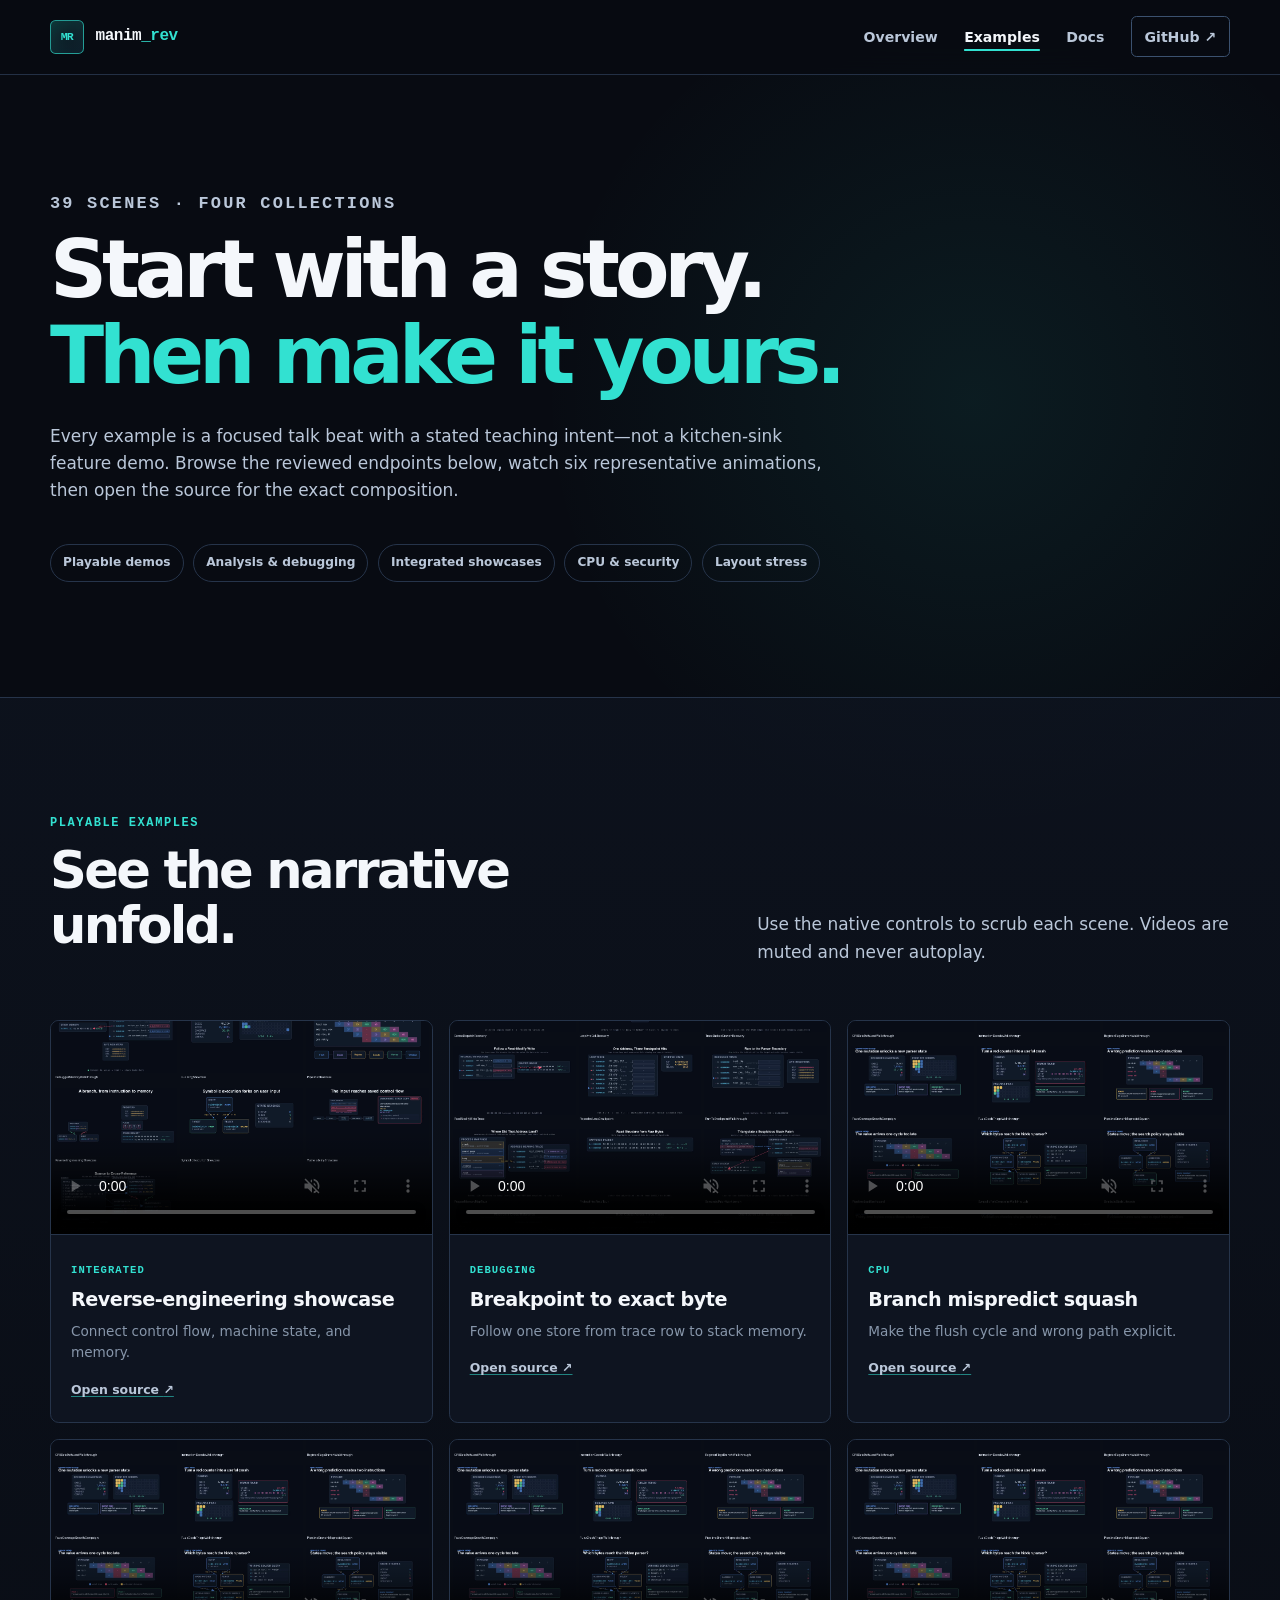
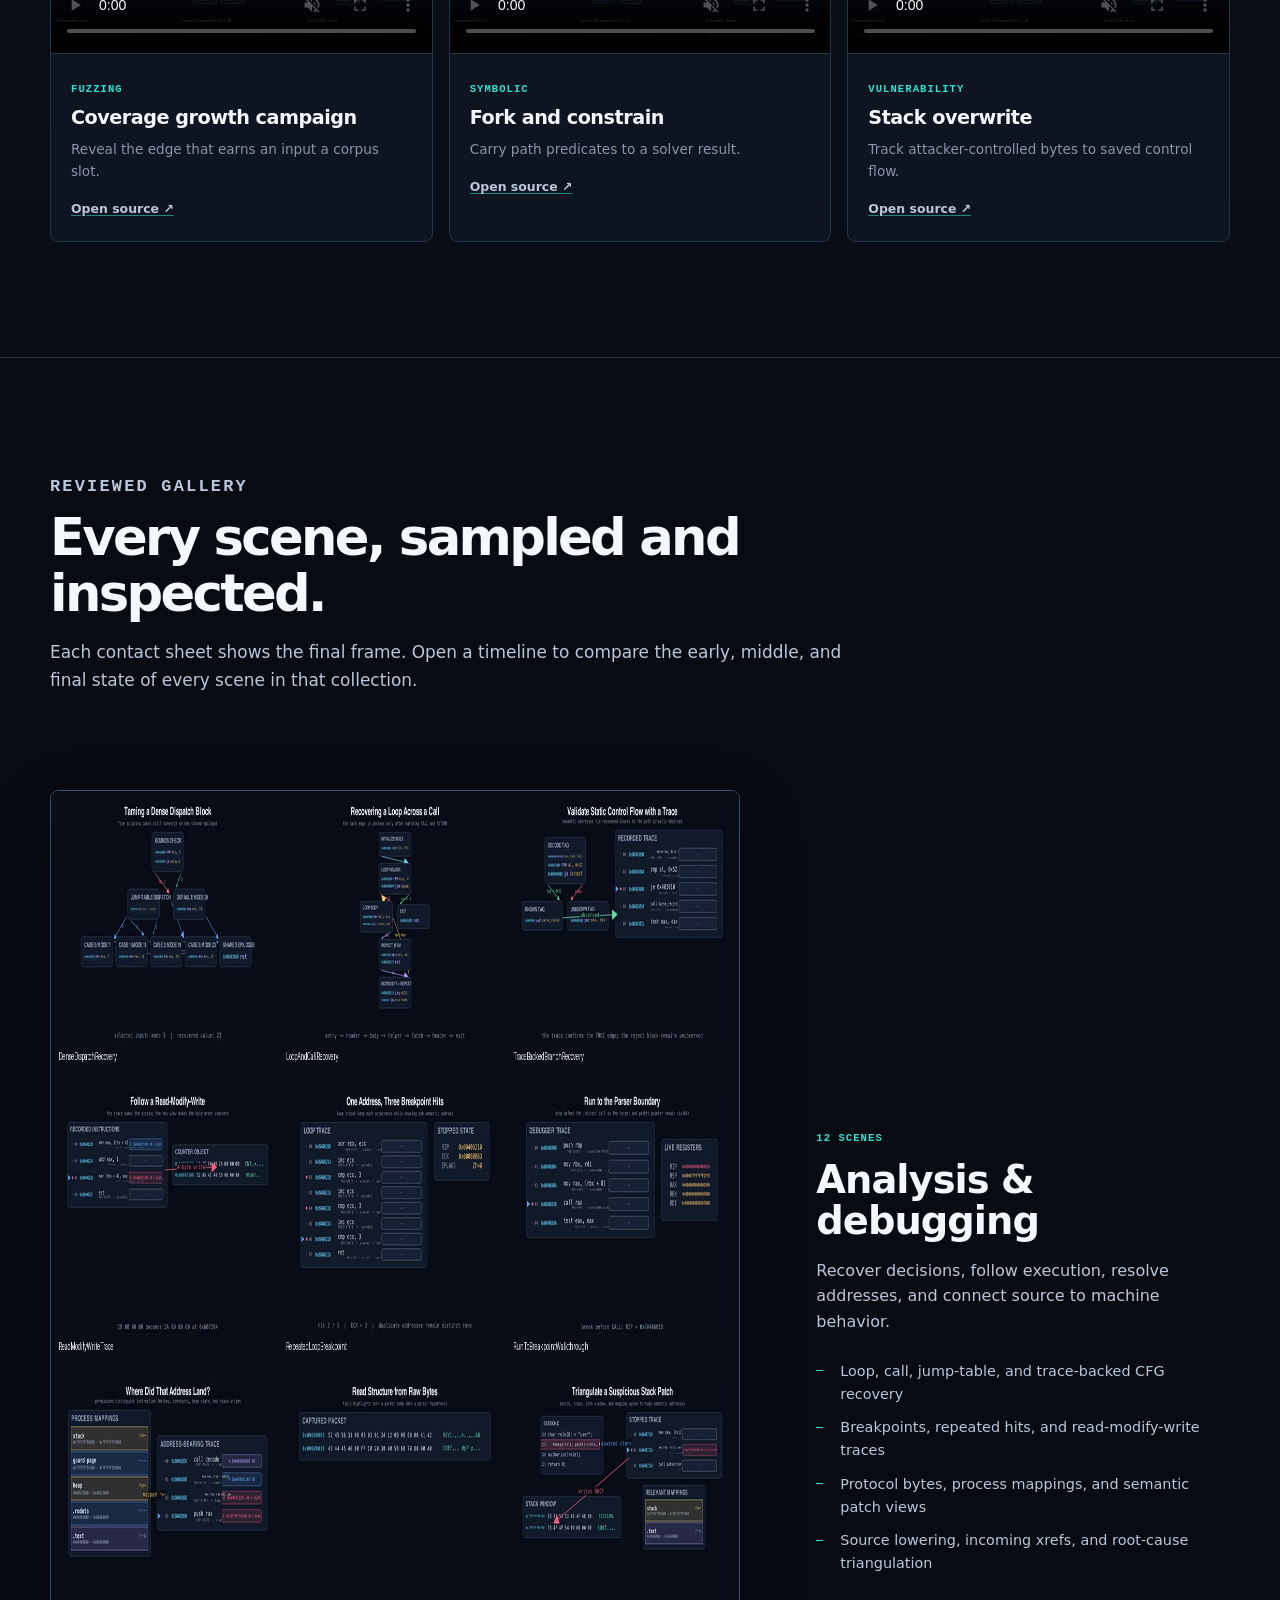
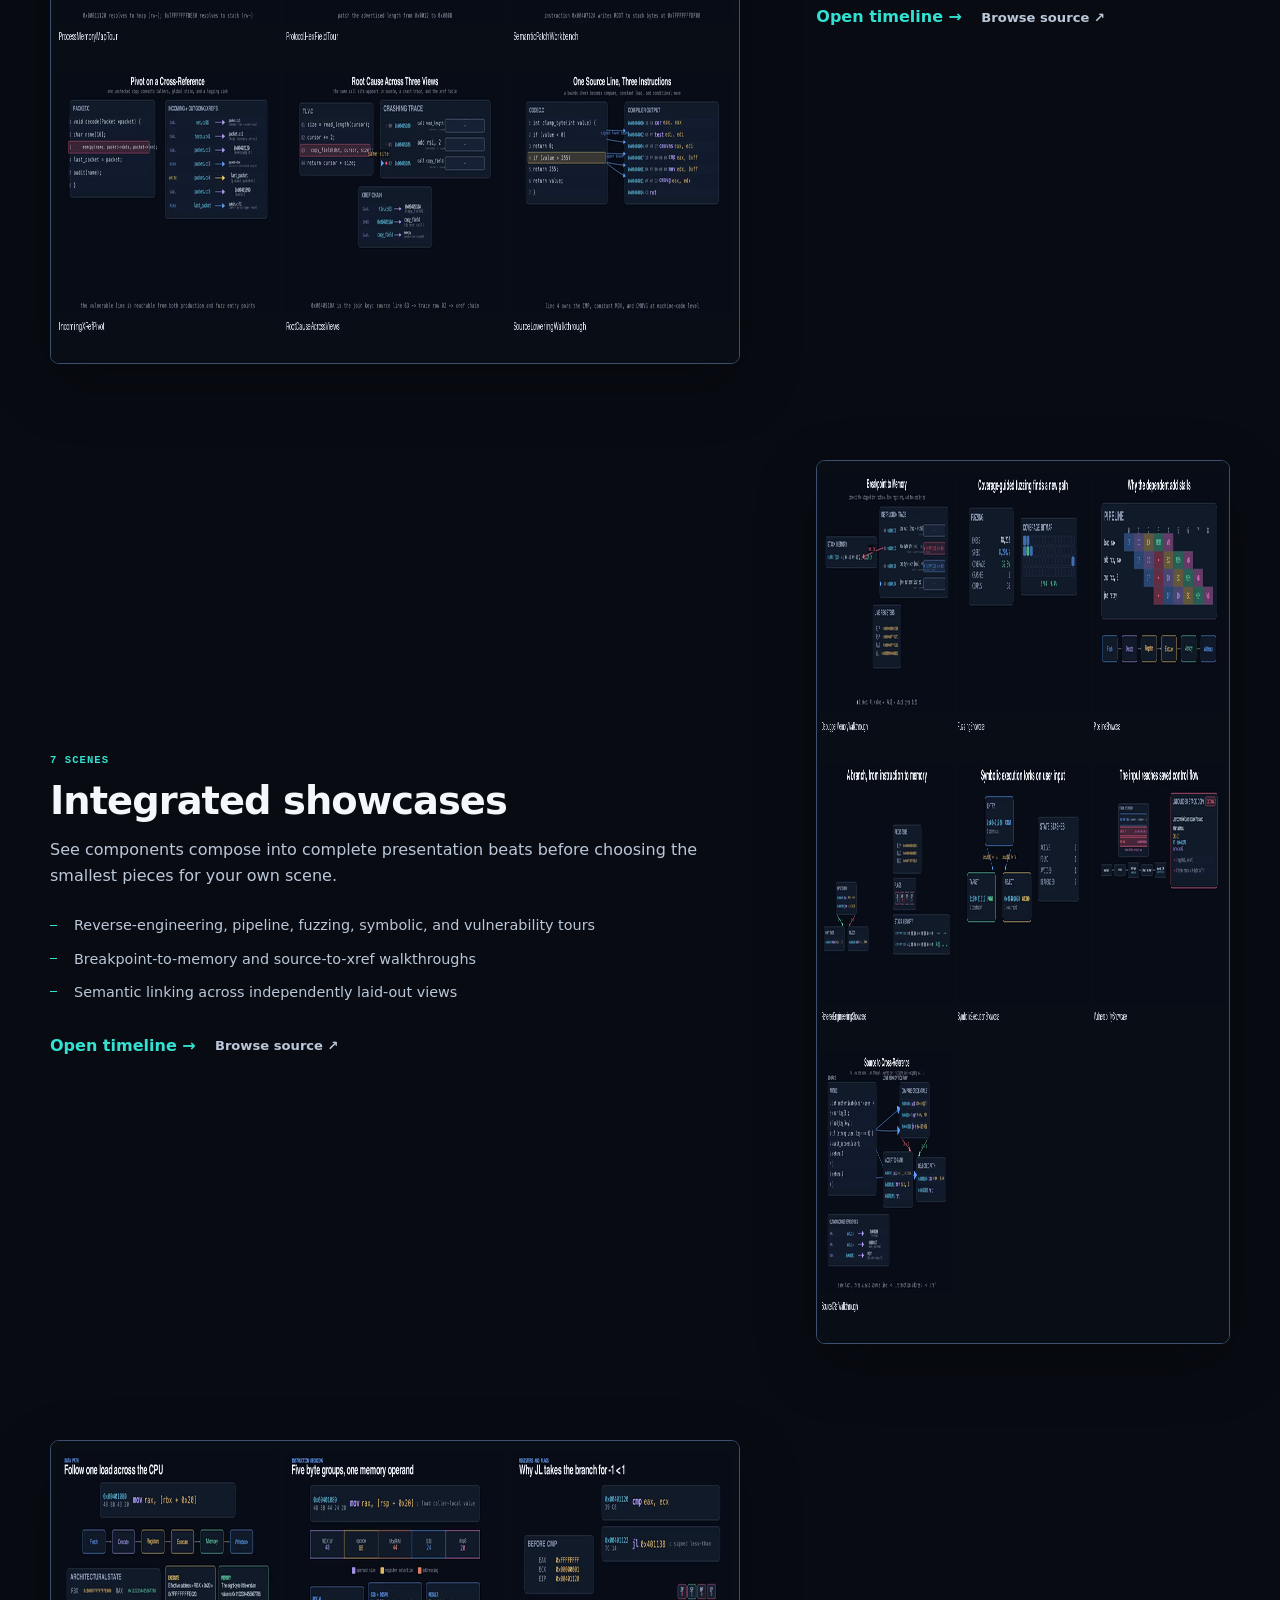
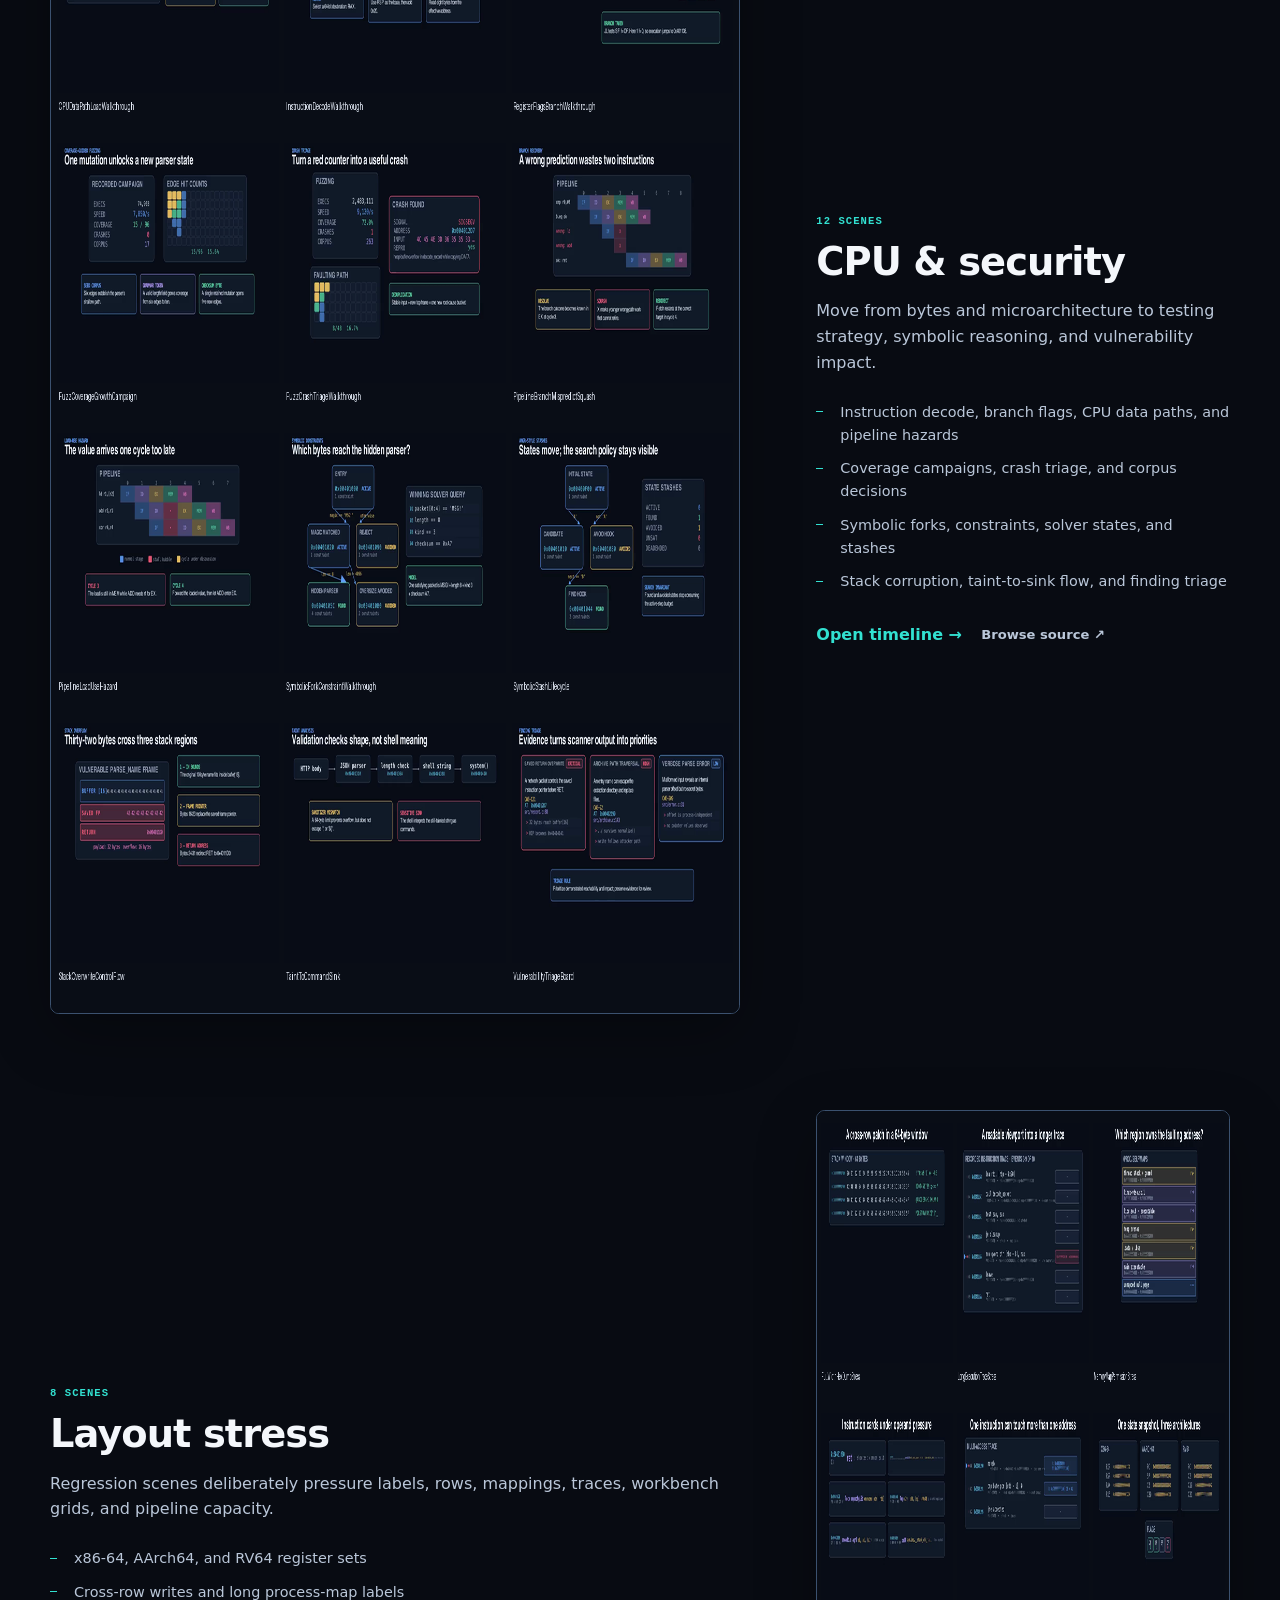
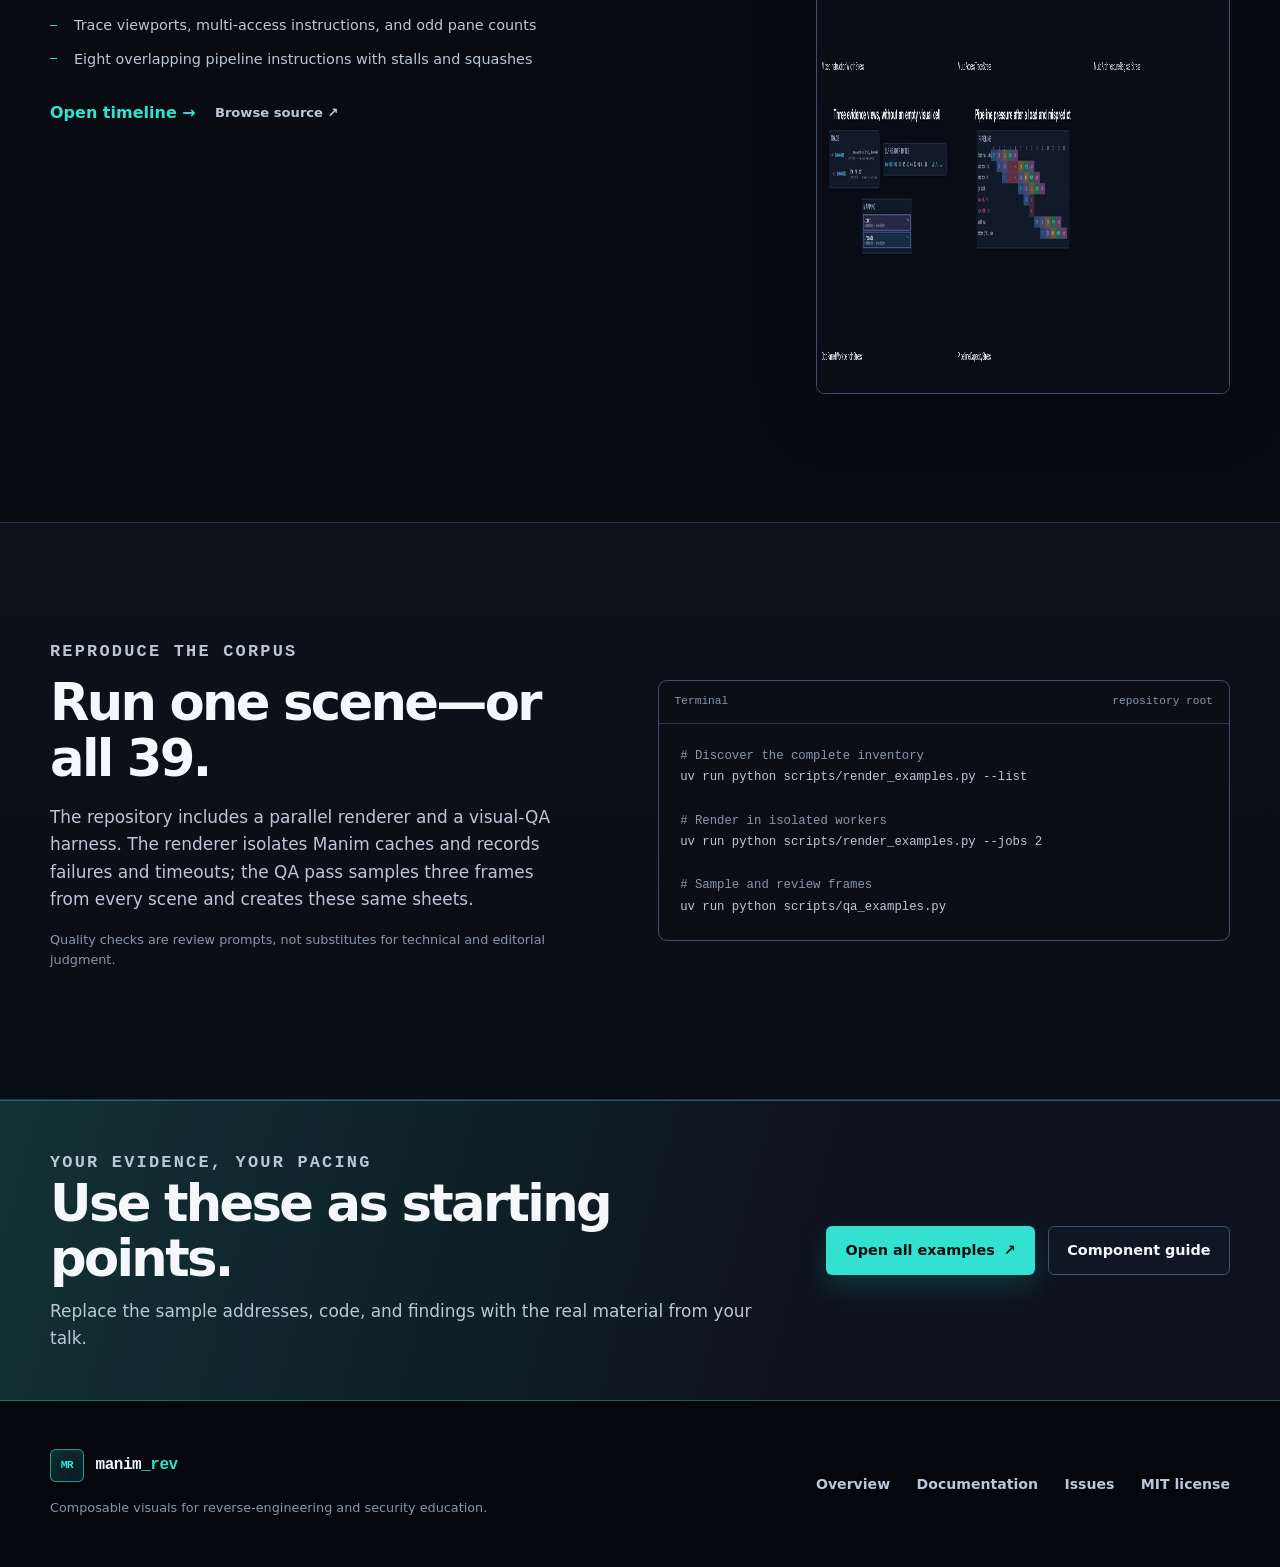
==== site/examples.html @ d144db81 "Initial open-source release candidate" ====
<!doctype html>
<html lang="en">
  <head>
    <meta charset="utf-8">
    <meta name="viewport" content="width=device-width, initial-scale=1">
    <meta name="theme-color" content="#080b12">
    <meta
      name="description"
      content="Explore 39 reviewed Manim Rev scenes for reverse engineering, debugging, CPU behavior, fuzzing, symbolic execution, and vulnerability research."
    >
    <meta property="og:type" content="website">
    <meta property="og:title" content="Manim Rev example gallery">
    <meta property="og:description" content="39 deterministic scenes built for reverse-engineering and security talks.">
    <meta property="og:url" content="https://saucetaster.github.io/manim-rev/examples.html">
    <meta property="og:image" content="https://saucetaster.github.io/manim-rev/assets/analysis.png">
    <meta name="twitter:card" content="summary_large_image">
    <title>Examples — Manim Rev</title>
    <link rel="canonical" href="https://saucetaster.github.io/manim-rev/examples.html">
    <link rel="stylesheet" href="styles.css">
  </head>
  <body>
    <a class="skip-link" href="#main-content">Skip to content</a>
    <header class="site-header">
      <div class="shell nav-shell">
        <a class="brand" href="./" aria-label="Manim Rev home">
          <span class="brand-mark" aria-hidden="true">MR</span>
          <span>manim<span class="brand-accent">_rev</span></span>
        </a>
        <nav aria-label="Primary navigation">
          <a href="./">Overview</a>
          <a aria-current="page" href="examples.html">Examples</a>
          <a href="https://github.com/SauceTaster/manim-rev/tree/main/docs">Docs</a>
          <a class="nav-github" href="https://github.com/SauceTaster/manim-rev">GitHub <span aria-hidden="true">↗</span></a>
        </nav>
      </div>
    </header>

    <main id="main-content">
      <section class="page-hero shell" aria-labelledby="examples-title">
        <p class="eyebrow">39 scenes · four collections</p>
        <h1 id="examples-title">Start with a story.<br><span>Then make it yours.</span></h1>
        <p>
          Every example is a focused talk beat with a stated teaching intent—not a
          kitchen-sink feature demo. Browse the reviewed endpoints below, watch six
          representative animations, then open the source for the exact composition.
        </p>
        <nav class="anchor-nav" aria-label="Example categories">
          <a href="#demos">Playable demos</a>
          <a href="#analysis">Analysis &amp; debugging</a>
          <a href="#core">Integrated showcases</a>
          <a href="#security">CPU &amp; security</a>
          <a href="#stress">Layout stress</a>
        </nav>
      </section>

      <section class="section section-muted" id="demos" aria-labelledby="demos-title">
        <div class="shell">
          <div class="section-intro split-intro">
            <div><p class="eyebrow">Playable examples</p><h2 id="demos-title">See the narrative unfold.</h2></div>
            <p>Use the native controls to scrub each scene. Videos are muted and never autoplay.</p>
          </div>
          <div class="video-grid">
            <article class="video-card">
              <video aria-label="Reverse-engineering showcase animation" controls muted preload="metadata" playsinline poster="assets/core.png"><source src="assets/demos/reverse-engineering.mp4" type="video/mp4"><a href="assets/demos/reverse-engineering.mp4">Download the reverse-engineering showcase video.</a></video>
              <div class="video-copy"><span>Integrated</span><h3>Reverse-engineering showcase</h3><p>Connect control flow, machine state, and memory.</p><a href="https://github.com/SauceTaster/manim-rev/blob/main/examples/showcase.py">Open source <span aria-hidden="true">↗</span></a></div>
            </article>
            <article class="video-card">
              <video aria-label="Debugger trace to memory animation" controls muted preload="metadata" playsinline poster="assets/analysis.png"><source src="assets/demos/debugger-memory.mp4" type="video/mp4"><a href="assets/demos/debugger-memory.mp4">Download the debugger-memory walkthrough video.</a></video>
              <div class="video-copy"><span>Debugging</span><h3>Breakpoint to exact byte</h3><p>Follow one store from trace row to stack memory.</p><a href="https://github.com/SauceTaster/manim-rev/blob/main/examples/debugger_walkthrough.py">Open source <span aria-hidden="true">↗</span></a></div>
            </article>
            <article class="video-card">
              <video aria-label="Pipeline branch misprediction animation" controls muted preload="metadata" playsinline poster="assets/security.png"><source src="assets/demos/pipeline-mispredict.mp4" type="video/mp4"><a href="assets/demos/pipeline-mispredict.mp4">Download the pipeline-mispredict video.</a></video>
              <div class="video-copy"><span>CPU</span><h3>Branch mispredict squash</h3><p>Make the flush cycle and wrong path explicit.</p><a href="https://github.com/SauceTaster/manim-rev/blob/main/examples/security/pipeline_hazards.py">Open source <span aria-hidden="true">↗</span></a></div>
            </article>
            <article class="video-card">
              <video aria-label="Fuzzing coverage campaign animation" controls muted preload="metadata" playsinline poster="assets/security.png"><source src="assets/demos/fuzzing-campaign.mp4" type="video/mp4"><a href="assets/demos/fuzzing-campaign.mp4">Download the fuzzing-campaign video.</a></video>
              <div class="video-copy"><span>Fuzzing</span><h3>Coverage growth campaign</h3><p>Reveal the edge that earns an input a corpus slot.</p><a href="https://github.com/SauceTaster/manim-rev/blob/main/examples/security/fuzzing_campaigns.py">Open source <span aria-hidden="true">↗</span></a></div>
            </article>
            <article class="video-card">
              <video aria-label="Symbolic execution fork animation" controls muted preload="metadata" playsinline poster="assets/security.png"><source src="assets/demos/symbolic-fork.mp4" type="video/mp4"><a href="assets/demos/symbolic-fork.mp4">Download the symbolic-fork video.</a></video>
              <div class="video-copy"><span>Symbolic</span><h3>Fork and constrain</h3><p>Carry path predicates to a solver result.</p><a href="https://github.com/SauceTaster/manim-rev/blob/main/examples/security/symbolic_execution.py">Open source <span aria-hidden="true">↗</span></a></div>
            </article>
            <article class="video-card">
              <video aria-label="Stack overwrite animation" controls muted preload="metadata" playsinline poster="assets/security.png"><source src="assets/demos/stack-overflow.mp4" type="video/mp4"><a href="assets/demos/stack-overflow.mp4">Download the stack-overflow video.</a></video>
              <div class="video-copy"><span>Vulnerability</span><h3>Stack overwrite</h3><p>Track attacker-controlled bytes to saved control flow.</p><a href="https://github.com/SauceTaster/manim-rev/blob/main/examples/security/vulnerability_stories.py">Open source <span aria-hidden="true">↗</span></a></div>
            </article>
          </div>
        </div>
      </section>

      <section class="section shell gallery-section" id="gallery" aria-labelledby="gallery-title">
        <div class="section-intro">
          <p class="eyebrow">Reviewed gallery</p>
          <h2 id="gallery-title">Every scene, sampled and inspected.</h2>
          <p>Each contact sheet shows the final frame. Open a timeline to compare the early, middle, and final state of every scene in that collection.</p>
        </div>

        <article class="gallery-row" id="analysis">
          <a class="gallery-image" href="assets/analysis-timeline.png" aria-label="Open the full analysis and debugging timeline contact sheet">
            <img src="assets/analysis.png" width="1329" height="1172" alt="Final-frame contact sheet for twelve analysis and debugging scenes" loading="lazy">
          </a>
          <div class="gallery-copy">
            <span class="collection-count">12 scenes</span>
            <h3>Analysis &amp; debugging</h3>
            <p>Recover decisions, follow execution, resolve addresses, and connect source to machine behavior.</p>
            <ul class="scene-list">
              <li>Loop, call, jump-table, and trace-backed CFG recovery</li>
              <li>Breakpoints, repeated hits, and read-modify-write traces</li>
              <li>Protocol bytes, process mappings, and semantic patch views</li>
              <li>Source lowering, incoming xrefs, and root-cause triangulation</li>
            </ul>
            <div class="gallery-links">
              <a class="text-link" href="assets/analysis-timeline.png">Open timeline <span aria-hidden="true">→</span></a>
              <a href="https://github.com/SauceTaster/manim-rev/tree/main/examples/analysis">Browse source <span aria-hidden="true">↗</span></a>
            </div>
          </div>
        </article>

        <article class="gallery-row reverse" id="core">
          <a class="gallery-image" href="assets/core-timeline.png" aria-label="Open the full integrated showcase timeline contact sheet">
            <img src="assets/core.png" width="1329" height="882" alt="Final-frame contact sheet for seven integrated showcase scenes" loading="lazy">
          </a>
          <div class="gallery-copy">
            <span class="collection-count">7 scenes</span>
            <h3>Integrated showcases</h3>
            <p>See components compose into complete presentation beats before choosing the smallest pieces for your own scene.</p>
            <ul class="scene-list">
              <li>Reverse-engineering, pipeline, fuzzing, symbolic, and vulnerability tours</li>
              <li>Breakpoint-to-memory and source-to-xref walkthroughs</li>
              <li>Semantic linking across independently laid-out views</li>
            </ul>
            <div class="gallery-links">
              <a class="text-link" href="assets/core-timeline.png">Open timeline <span aria-hidden="true">→</span></a>
              <a href="https://github.com/SauceTaster/manim-rev/blob/main/examples/showcase.py">Browse source <span aria-hidden="true">↗</span></a>
            </div>
          </div>
        </article>

        <article class="gallery-row" id="security">
          <a class="gallery-image" href="assets/security-timeline.png" aria-label="Open the full CPU and security timeline contact sheet">
            <img src="assets/security.png" width="1329" height="1172" alt="Final-frame contact sheet for twelve CPU and security scenes" loading="lazy">
          </a>
          <div class="gallery-copy">
            <span class="collection-count">12 scenes</span>
            <h3>CPU &amp; security</h3>
            <p>Move from bytes and microarchitecture to testing strategy, symbolic reasoning, and vulnerability impact.</p>
            <ul class="scene-list">
              <li>Instruction decode, branch flags, CPU data paths, and pipeline hazards</li>
              <li>Coverage campaigns, crash triage, and corpus decisions</li>
              <li>Symbolic forks, constraints, solver states, and stashes</li>
              <li>Stack corruption, taint-to-sink flow, and finding triage</li>
            </ul>
            <div class="gallery-links">
              <a class="text-link" href="assets/security-timeline.png">Open timeline <span aria-hidden="true">→</span></a>
              <a href="https://github.com/SauceTaster/manim-rev/tree/main/examples/security">Browse source <span aria-hidden="true">↗</span></a>
            </div>
          </div>
        </article>

        <article class="gallery-row reverse" id="stress">
          <a class="gallery-image" href="assets/stress-timeline.png" aria-label="Open the full layout stress timeline contact sheet">
            <img src="assets/stress.png" width="1329" height="882" alt="Final-frame contact sheet for eight layout stress scenes" loading="lazy">
          </a>
          <div class="gallery-copy">
            <span class="collection-count">8 scenes</span>
            <h3>Layout stress</h3>
            <p>Regression scenes deliberately pressure labels, rows, mappings, traces, workbench grids, and pipeline capacity.</p>
            <ul class="scene-list">
              <li>x86-64, AArch64, and RV64 register sets</li>
              <li>Cross-row writes and long process-map labels</li>
              <li>Trace viewports, multi-access instructions, and odd pane counts</li>
              <li>Eight overlapping pipeline instructions with stalls and squashes</li>
            </ul>
            <div class="gallery-links">
              <a class="text-link" href="assets/stress-timeline.png">Open timeline <span aria-hidden="true">→</span></a>
              <a href="https://github.com/SauceTaster/manim-rev/blob/main/examples/stress/component_limits.py">Browse source <span aria-hidden="true">↗</span></a>
            </div>
          </div>
        </article>
      </section>

      <section class="section section-muted" aria-labelledby="render-title">
        <div class="shell render-grid">
          <div>
            <p class="eyebrow">Reproduce the corpus</p>
            <h2 id="render-title">Run one scene—or all 39.</h2>
            <p>
              The repository includes a parallel renderer and a visual-QA harness. The
              renderer isolates Manim caches and records failures and timeouts; the QA
              pass samples three frames from every scene and creates these same sheets.
            </p>
            <p class="small-print">Quality checks are review prompts, not substitutes for technical and editorial judgment.</p>
          </div>
          <div class="code-window compact-code">
            <div class="code-title"><span>Terminal</span><span>repository root</span></div>
            <pre><code><span class="code-comment"># Discover the complete inventory</span>
uv run python scripts/render_examples.py --list

<span class="code-comment"># Render in isolated workers</span>
uv run python scripts/render_examples.py --jobs 2

<span class="code-comment"># Sample and review frames</span>
uv run python scripts/qa_examples.py</code></pre>
          </div>
        </div>
      </section>

      <section class="cta-band" aria-labelledby="example-cta-title">
        <div class="shell cta-inner">
          <div><p class="eyebrow">Your evidence, your pacing</p><h2 id="example-cta-title">Use these as starting points.</h2><p>Replace the sample addresses, code, and findings with the real material from your talk.</p></div>
          <div class="button-row"><a class="button button-primary" href="https://github.com/SauceTaster/manim-rev/tree/main/examples">Open all examples <span aria-hidden="true">↗</span></a><a class="button button-secondary" href="https://github.com/SauceTaster/manim-rev/blob/main/docs/guide.md">Component guide</a></div>
        </div>
      </section>
    </main>

    <footer class="site-footer">
      <div class="shell footer-grid">
        <div><a class="brand" href="./"><span class="brand-mark" aria-hidden="true">MR</span><span>manim<span class="brand-accent">_rev</span></span></a><p>Composable visuals for reverse-engineering and security education.</p></div>
        <nav aria-label="Project links"><a href="./">Overview</a><a href="https://github.com/SauceTaster/manim-rev/tree/main/docs">Documentation</a><a href="https://github.com/SauceTaster/manim-rev/issues">Issues</a><a href="https://github.com/SauceTaster/manim-rev/blob/main/LICENSE">MIT license</a></nav>
      </div>
    </footer>
  </body>
</html>
---- site/styles.css ----
:root {
  color-scheme: dark;
  --bg: #080b12;
  --bg-deep: #05070c;
  --panel: #0e1420;
  --panel-raised: #121b2a;
  --line: #26344a;
  --line-bright: #3b516f;
  --text: #f4f7fb;
  --text-soft: #bac7d9;
  --text-muted: #8796aa;
  --cyan: #32e1d1;
  --cyan-dark: #153e42;
  --blue: #66a8ff;
  --magenta: #fc64aa;
  --amber: #f7c65c;
  --green: #61dda0;
  --violet: #ac8cff;
  --red: #ff727d;
  --sans: Inter, ui-sans-serif, system-ui, -apple-system, BlinkMacSystemFont, "Segoe UI", sans-serif;
  --mono: "SFMono-Regular", Consolas, "Liberation Mono", monospace;
  --shadow: 0 28px 80px rgb(0 0 0 / 34%);
}

* {
  box-sizing: border-box;
}

html {
  scroll-behavior: smooth;
}

body {
  margin: 0;
  background:
    radial-gradient(circle at 76% 5%, rgb(50 225 209 / 8%), transparent 27rem),
    var(--bg);
  color: var(--text);
  font-family: var(--sans);
  line-height: 1.6;
  -webkit-font-smoothing: antialiased;
}

a {
  color: inherit;
  text-decoration-color: rgb(50 225 209 / 55%);
  text-underline-offset: 0.2em;
}

a:hover {
  color: var(--cyan);
}

img,
video {
  display: block;
  max-width: 100%;
}

button,
a {
  -webkit-tap-highlight-color: transparent;
}

:focus-visible {
  outline: 3px solid var(--amber);
  outline-offset: 4px;
}

.skip-link {
  position: fixed;
  z-index: 100;
  top: 0.75rem;
  left: 0.75rem;
  padding: 0.65rem 1rem;
  border-radius: 0.4rem;
  background: var(--text);
  color: var(--bg);
  font-weight: 800;
  transform: translateY(-160%);
}

.skip-link:focus {
  transform: translateY(0);
}

.shell {
  width: min(1180px, calc(100% - 3rem));
  margin-inline: auto;
}

.site-header {
  position: sticky;
  z-index: 20;
  top: 0;
  border-bottom: 1px solid rgb(59 81 111 / 55%);
  background: rgb(8 11 18 / 86%);
  backdrop-filter: blur(18px);
}

.nav-shell,
.footer-grid {
  display: flex;
  align-items: center;
  justify-content: space-between;
  gap: 2rem;
}

.nav-shell {
  min-height: 4.6rem;
}

.brand {
  display: inline-flex;
  align-items: center;
  gap: 0.75rem;
  color: var(--text);
  font-family: var(--mono);
  font-size: 1rem;
  font-weight: 700;
  letter-spacing: -0.03em;
  text-decoration: none;
}

.brand:hover {
  color: var(--text);
}

.brand-mark {
  display: grid;
  width: 2.1rem;
  height: 2.1rem;
  place-items: center;
  border: 1px solid rgb(50 225 209 / 65%);
  border-radius: 0.35rem;
  background: linear-gradient(145deg, rgb(50 225 209 / 17%), rgb(102 168 255 / 7%));
  color: var(--cyan);
  font-size: 0.72rem;
  letter-spacing: -0.08em;
  box-shadow: inset 0 0 18px rgb(50 225 209 / 8%);
}

.brand-accent {
  color: var(--cyan);
}

.site-header nav,
.site-footer nav {
  display: flex;
  align-items: center;
  gap: 1.65rem;
}

.site-header nav a,
.site-footer nav a {
  color: var(--text-soft);
  font-size: 0.88rem;
  font-weight: 650;
  text-decoration: none;
}

.site-header nav a:hover,
.site-header nav a[aria-current="page"] {
  color: var(--text);
}

.site-header nav a[aria-current="page"] {
  text-decoration: underline;
  text-decoration-color: var(--cyan);
  text-decoration-thickness: 2px;
  text-underline-offset: 0.45rem;
}

.nav-github {
  padding: 0.52rem 0.8rem;
  border: 1px solid var(--line-bright);
  border-radius: 0.35rem;
}

.hero {
  display: grid;
  grid-template-columns: minmax(0, 0.93fr) minmax(480px, 1.07fr);
  gap: clamp(2.5rem, 6vw, 6.5rem);
  align-items: center;
  min-height: min(770px, calc(100vh - 4.6rem));
  padding-block: 6rem;
}

.status-line {
  display: inline-flex;
  gap: 0.55rem;
  align-items: center;
  margin-bottom: 2rem;
  padding: 0.38rem 0.7rem;
  border: 1px solid var(--line);
  border-radius: 999px;
  background: rgb(18 27 42 / 68%);
  color: var(--text-soft);
  font-family: var(--mono);
  font-size: 0.69rem;
  letter-spacing: 0.04em;
  text-transform: uppercase;
}

.status-dot {
  width: 0.5rem;
  height: 0.5rem;
  border-radius: 50%;
  background: var(--amber);
  box-shadow: 0 0 12px rgb(247 198 92 / 75%);
}

.eyebrow {
  margin: 0 0 0.65rem;
  color: var(--cyan);
  font-family: var(--mono);
  font-size: 0.75rem;
  font-weight: 700;
  letter-spacing: 0.13em;
  text-transform: uppercase;
}

h1,
h2,
h3,
p {
  margin-top: 0;
}

h1,
h2,
h3 {
  line-height: 1.08;
}

h1 {
  margin-bottom: 1.5rem;
  font-size: clamp(3rem, 6.2vw, 5.8rem);
  letter-spacing: -0.065em;
}

h1 span,
h2 span {
  color: var(--cyan);
}

h2 {
  margin-bottom: 1.15rem;
  font-size: clamp(2.1rem, 4vw, 3.7rem);
  letter-spacing: -0.052em;
}

h3 {
  margin-bottom: 0.65rem;
  font-size: 1.2rem;
  letter-spacing: -0.025em;
}

.hero-lede,
.page-hero > p,
.section-intro > p,
.split-intro > p,
.quickstart-copy > p,
.quality-grid > div > p,
.render-grid > div > p,
.cta-inner p {
  color: var(--text-soft);
  font-size: 1.06rem;
}

.button-row {
  display: flex;
  flex-wrap: wrap;
  gap: 0.8rem;
  margin-top: 2rem;
}

.button {
  display: inline-flex;
  min-height: 3rem;
  align-items: center;
  justify-content: center;
  gap: 0.55rem;
  padding: 0.75rem 1.15rem;
  border: 1px solid transparent;
  border-radius: 0.38rem;
  font-size: 0.9rem;
  font-weight: 800;
  text-decoration: none;
  transition: transform 160ms ease, border-color 160ms ease, background 160ms ease;
}

.button:hover {
  transform: translateY(-2px);
}

.button-primary {
  background: var(--cyan);
  color: #04100f;
  box-shadow: 0 12px 28px rgb(50 225 209 / 16%);
}

.button-primary:hover {
  background: #74eee4;
  color: #04100f;
}

.button-secondary {
  border-color: var(--line-bright);
  background: rgb(18 27 42 / 60%);
  color: var(--text);
}

.button-secondary:hover {
  border-color: var(--cyan);
  color: var(--text);
}

.scope-note {
  max-width: 35rem;
  margin: 1.4rem 0 0;
  color: var(--text-muted);
  font-family: var(--mono);
  font-size: 0.75rem;
}

.hero-visual {
  overflow: hidden;
  border: 1px solid var(--line-bright);
  border-radius: 0.7rem;
  background: linear-gradient(150deg, #0d1420, #0a0e17);
  box-shadow: var(--shadow), inset 0 0 80px rgb(50 225 209 / 3%);
  transform: perspective(1200px) rotateY(-3deg) rotateX(1deg);
}

.window-bar,
.code-title {
  display: flex;
  align-items: center;
  border-bottom: 1px solid var(--line);
  color: var(--text-muted);
  font-family: var(--mono);
  font-size: 0.7rem;
}

.window-bar {
  gap: 0.4rem;
  min-height: 2.6rem;
  padding: 0 1rem;
}

.window-bar span {
  width: 0.48rem;
  height: 0.48rem;
  border-radius: 50%;
  background: var(--line-bright);
}

.window-bar span:first-child { background: var(--red); }
.window-bar span:nth-child(2) { background: var(--amber); }
.window-bar span:nth-child(3) { background: var(--green); }
.window-bar code { margin-left: auto; }

.terminal-grid {
  display: grid;
  gap: 1rem;
  padding: 1.2rem;
}

.code-pane,
.trace-pane {
  border: 1px solid var(--line);
  border-radius: 0.4rem;
  background: #0a101a;
  font-family: var(--mono);
  font-size: 0.7rem;
}

.code-pane p {
  display: grid;
  grid-template-columns: 6.5rem 1fr;
  margin: 0;
  padding: 0.42rem 0.65rem;
  border-bottom: 1px solid rgb(38 52 74 / 55%);
  color: var(--text-soft);
}

.code-pane p:last-child { border: 0; }
.code-pane b { color: var(--cyan); font-weight: 500; }
.code-pane em { color: var(--blue); font-style: normal; }
.code-pane .active { background: rgb(252 100 170 / 12%); box-shadow: inset 3px 0 var(--magenta); }

.flow-pane {
  display: grid;
  justify-content: center;
  color: var(--text-soft);
  text-align: center;
}

.flow-node {
  min-width: 9rem;
  padding: 0.5rem 0.8rem;
  border: 1px solid var(--blue);
  border-radius: 0.35rem;
  background: rgb(102 168 255 / 8%);
  font-family: var(--mono);
  font-size: 0.72rem;
}

.flow-node small { display: block; color: var(--text-muted); }
.flow-arrow { color: var(--cyan); line-height: 1.5; }
.flow-split { display: flex; gap: 4rem; position: relative; }
.flow-split::before {
  position: absolute;
  top: -0.75rem;
  right: 18%;
  left: 18%;
  height: 1px;
  background: var(--cyan);
  content: "";
}
.flow-node.pass { border-color: var(--green); }
.flow-node.fail { border-color: var(--magenta); }

.trace-pane { padding: 0.6rem; }
.trace-label { display: block; margin: 0 0 0.4rem 0.3rem; color: var(--text-muted); font-size: 0.6rem; letter-spacing: 0.12em; }
.trace-pane div { display: grid; grid-template-columns: 2rem 1fr auto; gap: 0.5rem; padding: 0.35rem 0.5rem; color: var(--text-soft); }
.trace-pane i { color: var(--text-muted); font-style: normal; }
.trace-pane code { color: var(--cyan); }
.trace-pane div span { color: var(--amber); }
.trace-pane .current { border: 1px solid rgb(252 100 170 / 55%); border-radius: 0.25rem; background: rgb(252 100 170 / 9%); }

.visual-caption {
  display: flex;
  gap: 0.7rem;
  justify-content: center;
  padding: 0.8rem;
  border-top: 1px solid var(--line);
  color: var(--text-muted);
  font-family: var(--mono);
  font-size: 0.65rem;
}

.visual-caption code { color: var(--magenta); }

.proof-strip {
  border-block: 1px solid var(--line);
  background: rgb(14 20 32 / 74%);
}

.proof-grid {
  display: grid;
  grid-template-columns: repeat(4, 1fr);
}

.proof-grid div {
  display: flex;
  min-height: 7.5rem;
  flex-direction: column;
  justify-content: center;
  padding-left: 1.8rem;
  border-left: 1px solid var(--line);
}

.proof-grid div:last-child { border-right: 1px solid var(--line); }
.proof-grid strong { color: var(--cyan); font-family: var(--mono); font-size: 1.65rem; }
.proof-grid span { color: var(--text-muted); font-size: 0.8rem; }

.section {
  padding-block: clamp(5rem, 9vw, 8.5rem);
  scroll-margin-top: 4rem;
}

.section-muted {
  border-block: 1px solid var(--line);
  background: linear-gradient(180deg, rgb(14 20 32 / 72%), rgb(9 13 21 / 82%));
}

.section-muted > .shell {
  width: min(1180px, calc(100% - 3rem));
  margin-inline: auto;
}

.section-intro {
  max-width: 51rem;
  margin-bottom: 3rem;
}

.split-intro {
  display: grid;
  max-width: none;
  grid-template-columns: 1fr 0.75fr;
  gap: clamp(2rem, 6vw, 7rem);
  align-items: end;
}

.split-intro p:last-child { margin-bottom: 0.4rem; }

.evidence-flow {
  display: grid;
  grid-template-columns: repeat(4, 1fr);
  margin: 0;
  padding: 0;
  list-style: none;
}

.evidence-flow li {
  position: relative;
  min-width: 0;
  padding: 1.5rem;
  border: 1px solid var(--line);
  border-left: 0;
  background: var(--panel);
}

.evidence-flow li:first-child { border-left: 1px solid var(--line); border-radius: 0.5rem 0 0 0.5rem; }
.evidence-flow li:last-child { border-radius: 0 0.5rem 0.5rem 0; }
.evidence-flow li:not(:last-child)::after {
  position: absolute;
  z-index: 2;
  top: 50%;
  right: -0.6rem;
  display: grid;
  width: 1.2rem;
  height: 1.2rem;
  place-items: center;
  border: 1px solid var(--line-bright);
  border-radius: 50%;
  background: var(--bg);
  color: var(--cyan);
  content: "›";
  font-family: var(--mono);
  font-size: 0.75rem;
  transform: translateY(-50%);
}

.step-number { display: block; margin-bottom: 1.6rem; color: var(--line-bright); font-family: var(--mono); font-size: 0.75rem; }
.evidence-flow small { display: block; color: var(--text-muted); font-family: var(--mono); text-transform: uppercase; }
.evidence-flow strong { display: block; margin: 0.2rem 0 1.1rem; }
.evidence-flow code { display: block; overflow: hidden; color: var(--cyan); font-size: 0.72rem; text-overflow: ellipsis; white-space: nowrap; }

.feature-grid {
  display: grid;
  grid-template-columns: repeat(4, 1fr);
  gap: 1px;
  overflow: hidden;
  border: 1px solid var(--line);
  border-radius: 0.65rem;
  background: var(--line);
}

.feature-card {
  min-height: 15rem;
  padding: 1.6rem;
  background: var(--panel);
  transition: background 160ms ease;
}

.feature-card:hover { background: var(--panel-raised); }
.feature-card p { margin-bottom: 0; color: var(--text-muted); font-size: 0.88rem; }
.feature-token {
  display: inline-block;
  margin-bottom: 3rem;
  padding: 0.28rem 0.46rem;
  border: 1px solid currentColor;
  border-radius: 0.25rem;
  font-family: var(--mono);
  font-size: 0.65rem;
  font-weight: 700;
}
.feature-card.cyan .feature-token { color: var(--cyan); }
.feature-card.blue .feature-token { color: var(--blue); }
.feature-card.magenta .feature-token { color: var(--magenta); }
.feature-card.amber .feature-token { color: var(--amber); }
.feature-card.green .feature-token { color: var(--green); }
.feature-card.violet .feature-token { color: var(--violet); }
.feature-card.red .feature-token { color: var(--red); }

.video-grid {
  display: grid;
  grid-template-columns: repeat(3, 1fr);
  gap: 1rem;
}

.video-card {
  overflow: hidden;
  border: 1px solid var(--line);
  border-radius: 0.55rem;
  background: var(--panel);
  transition: transform 160ms ease, border-color 160ms ease;
}

.video-card:hover { border-color: var(--line-bright); transform: translateY(-3px); }
.video-card video { width: 100%; aspect-ratio: 16 / 9; border-bottom: 1px solid var(--line); background: var(--bg-deep); object-fit: cover; }
.video-copy { padding: 1.25rem; }
.video-copy > span,
.collection-count { color: var(--cyan); font-family: var(--mono); font-size: 0.66rem; font-weight: 700; letter-spacing: 0.1em; text-transform: uppercase; }
.video-copy h3 { margin-top: 0.55rem; }
.video-copy p { margin-bottom: 0; color: var(--text-muted); font-size: 0.85rem; }
.video-copy a { display: inline-block; margin-top: 1rem; color: var(--text-soft); font-size: 0.78rem; font-weight: 700; }
.center-action { margin-top: 2.2rem; text-align: center; }
.text-link { color: var(--cyan); font-weight: 750; text-decoration: none; }
.text-link:hover { color: #79f0e7; }

.quickstart-grid,
.quality-grid,
.render-grid {
  display: grid;
  grid-template-columns: 0.8fr 1.2fr;
  gap: clamp(2.5rem, 7vw, 7rem);
  align-items: center;
}

.release-note {
  margin-top: 2rem;
  padding: 1rem 1.1rem;
  border-left: 3px solid var(--amber);
  background: rgb(247 198 92 / 7%);
}
.release-note strong { color: var(--amber); font-family: var(--mono); font-size: 0.75rem; text-transform: uppercase; }
.release-note p { margin: 0.35rem 0 0; color: var(--text-soft); font-size: 0.88rem; }

.code-window {
  overflow: hidden;
  border: 1px solid var(--line-bright);
  border-radius: 0.55rem;
  background: #090e17;
  box-shadow: var(--shadow);
}
.code-title { justify-content: space-between; padding: 0.75rem 1rem; }
.code-window pre { overflow-x: auto; margin: 0; padding: 1.35rem; color: var(--text-soft); font: 0.77rem/1.75 var(--mono); tab-size: 2; }
.code-keyword { color: var(--magenta); }
.code-name { color: var(--cyan); }
.code-string { color: var(--amber); }
.code-comment { color: var(--text-muted); }
.code-command { display: flex; gap: 0.8rem; overflow-x: auto; padding: 0.7rem 1rem; border-top: 1px solid var(--line); color: var(--cyan); font-size: 0.72rem; white-space: nowrap; }
.code-command span { color: var(--magenta); font-family: var(--mono); }

.quality-grid { grid-template-columns: 0.85fr 1.15fr; }
.check-list,
.scene-list { margin: 1.6rem 0 1.8rem; padding: 0; list-style: none; }
.check-list li,
.scene-list li { position: relative; margin-bottom: 0.65rem; padding-left: 1.5rem; color: var(--text-soft); font-size: 0.9rem; }
.check-list li::before { position: absolute; left: 0; color: var(--green); content: "✓"; font-family: var(--mono); font-weight: 800; }
.scene-list li::before { position: absolute; top: 0.72em; left: 0; width: 0.42rem; height: 1px; background: var(--cyan); content: ""; }
.accessibility-note { margin: 0 0 1.6rem; padding: 0.85rem 1rem; border: 1px solid var(--line); border-radius: 0.4rem; background: var(--panel); color: var(--text-muted) !important; font-size: 0.78rem !important; }
.accessibility-note strong { color: var(--text-soft); }

.gallery-preview,
.gallery-image {
  display: block;
  overflow: hidden;
  border: 1px solid var(--line-bright);
  border-radius: 0.55rem;
  background: var(--bg-deep);
  color: var(--text);
  text-decoration: none;
  box-shadow: var(--shadow);
}
.gallery-preview img,
.gallery-image img { width: 100%; }
.gallery-preview span { display: flex; justify-content: space-between; padding: 0.8rem 1rem; border-top: 1px solid var(--line); font-size: 0.8rem; font-weight: 700; }

.cta-band {
  border-block: 1px solid rgb(50 225 209 / 35%);
  background: linear-gradient(105deg, rgb(21 62 66 / 75%), rgb(14 20 32 / 88%) 62%);
}
.cta-inner { display: flex; align-items: center; justify-content: space-between; gap: 3rem; min-height: 18rem; padding-block: 3rem; }
.cta-inner h2 { max-width: 47rem; margin-bottom: 0.7rem; }
.cta-inner p { margin-bottom: 0; }
.cta-inner .button-row { flex: 0 0 auto; margin-top: 0; }

.site-footer { padding-block: 3rem; background: var(--bg-deep); }
.site-footer p { max-width: 28rem; margin: 1rem 0 0; color: var(--text-muted); font-size: 0.8rem; }

.page-hero { padding-block: clamp(5rem, 9vw, 8rem); }
.page-hero h1 { max-width: 55rem; }
.page-hero > p { max-width: 49rem; }
.anchor-nav { display: flex; flex-wrap: wrap; gap: 0.6rem; margin-top: 2.5rem; }
.anchor-nav a { padding: 0.52rem 0.75rem; border: 1px solid var(--line); border-radius: 999px; color: var(--text-soft); font-size: 0.76rem; font-weight: 700; text-decoration: none; }
.anchor-nav a:hover { border-color: var(--cyan); color: var(--cyan); }

.gallery-section { padding-bottom: 2rem; }
.gallery-row {
  display: grid;
  grid-template-columns: 1.25fr 0.75fr;
  gap: clamp(2.5rem, 6vw, 6rem);
  align-items: center;
  margin-block: 6rem;
  scroll-margin-top: 6rem;
}
.gallery-row.reverse .gallery-image { order: 2; }
.gallery-row.reverse .gallery-copy { order: 1; }
.gallery-copy h3 { margin: 0.6rem 0 1rem; font-size: clamp(1.7rem, 3vw, 2.5rem); }
.gallery-copy > p { color: var(--text-soft); }
.gallery-links { display: flex; flex-wrap: wrap; gap: 1.2rem; align-items: center; }
.gallery-links > a:not(.text-link) { color: var(--text-soft); font-size: 0.82rem; font-weight: 700; text-decoration: none; }
.gallery-image { box-shadow: 0 20px 60px rgb(0 0 0 / 28%); }
.gallery-image img { transition: transform 220ms ease; }
.gallery-image:hover img { transform: scale(1.012); }

.render-grid { grid-template-columns: 0.95fr 1.05fr; }
.compact-code { box-shadow: none; }
.small-print { color: var(--text-muted) !important; font-size: 0.8rem !important; }

@media (max-width: 980px) {
  .hero { grid-template-columns: 1fr; min-height: auto; }
  .hero-copy { max-width: 44rem; }
  .hero-visual { max-width: 46rem; transform: none; }
  .feature-grid { grid-template-columns: repeat(2, 1fr); }
  .video-grid { grid-template-columns: repeat(2, 1fr); }
  .quickstart-grid,
  .quality-grid,
  .render-grid { grid-template-columns: 1fr; }
  .code-window { max-width: 47rem; }
  .gallery-row { grid-template-columns: 1fr; }
  .gallery-row .gallery-image,
  .gallery-row.reverse .gallery-image { order: 1; }
  .gallery-row .gallery-copy,
  .gallery-row.reverse .gallery-copy { order: 2; }
  .cta-inner { align-items: flex-start; flex-direction: column; justify-content: center; }
}

@media (max-width: 720px) {
  .shell,
  .section-muted > .shell { width: min(100% - 2rem, 1180px); }
  .site-header nav { gap: 0.45rem; }
  .site-header nav a { display: none; }
  .site-header nav a[aria-current="page"],
  .site-header nav .nav-github { display: inline-flex; }
  .nav-github { padding: 0.42rem 0.6rem; }
  .hero { padding-block: 4rem; }
  h1 { font-size: clamp(2.65rem, 14vw, 4rem); }
  .hero-lede { font-size: 1rem; }
  .hero-visual { margin-inline: -0.35rem; }
  .flow-split { gap: 1rem; }
  .flow-node { min-width: 7.5rem; }
  .proof-grid { grid-template-columns: repeat(2, 1fr); }
  .proof-grid div { min-height: 6rem; padding-left: 1rem; border-bottom: 1px solid var(--line); }
  .proof-grid div:nth-child(3) { border-left: 1px solid var(--line); }
  .split-intro { grid-template-columns: 1fr; gap: 0.8rem; }
  .evidence-flow { grid-template-columns: 1fr; }
  .evidence-flow li { border-top: 0; border-left: 1px solid var(--line); }
  .evidence-flow li:first-child { border-top: 1px solid var(--line); border-radius: 0.5rem 0.5rem 0 0; }
  .evidence-flow li:last-child { border-radius: 0 0 0.5rem 0.5rem; }
  .evidence-flow li:not(:last-child)::after { top: auto; right: auto; bottom: -0.6rem; left: 50%; transform: translateX(-50%) rotate(90deg); }
  .feature-grid,
  .video-grid { grid-template-columns: 1fr; }
  .feature-card { min-height: 12rem; }
  .feature-token { margin-bottom: 2rem; }
  .gallery-row { margin-block: 4rem; }
  .footer-grid { align-items: flex-start; flex-direction: column; }
  .site-footer nav { flex-wrap: wrap; gap: 0.8rem 1.2rem; }
}

@media (max-width: 430px) {
  .brand { font-size: 0.88rem; }
  .site-header .nav-github { font-size: 0.75rem; }
  .code-pane p { grid-template-columns: 5.7rem 1fr; font-size: 0.62rem; }
  .flow-split { gap: 0.5rem; }
  .flow-node { min-width: 6.5rem; padding-inline: 0.4rem; font-size: 0.63rem; }
  .visual-caption { gap: 0.35rem; font-size: 0.56rem; }
  .button-row { align-items: stretch; flex-direction: column; }
  .button { width: 100%; }
  .proof-grid strong { font-size: 1.4rem; }
  .proof-grid span { font-size: 0.7rem; }
  .cta-inner .button-row { width: 100%; }
}

@media (prefers-reduced-motion: reduce) {
  html { scroll-behavior: auto; }
  *,
  *::before,
  *::after {
    scroll-behavior: auto !important;
    transition-duration: 0.01ms !important;
  }
}

@media (prefers-contrast: more) {
  :root { --line: #61738c; --text-muted: #acb8c8; }
  .button-primary { color: #000; }
}
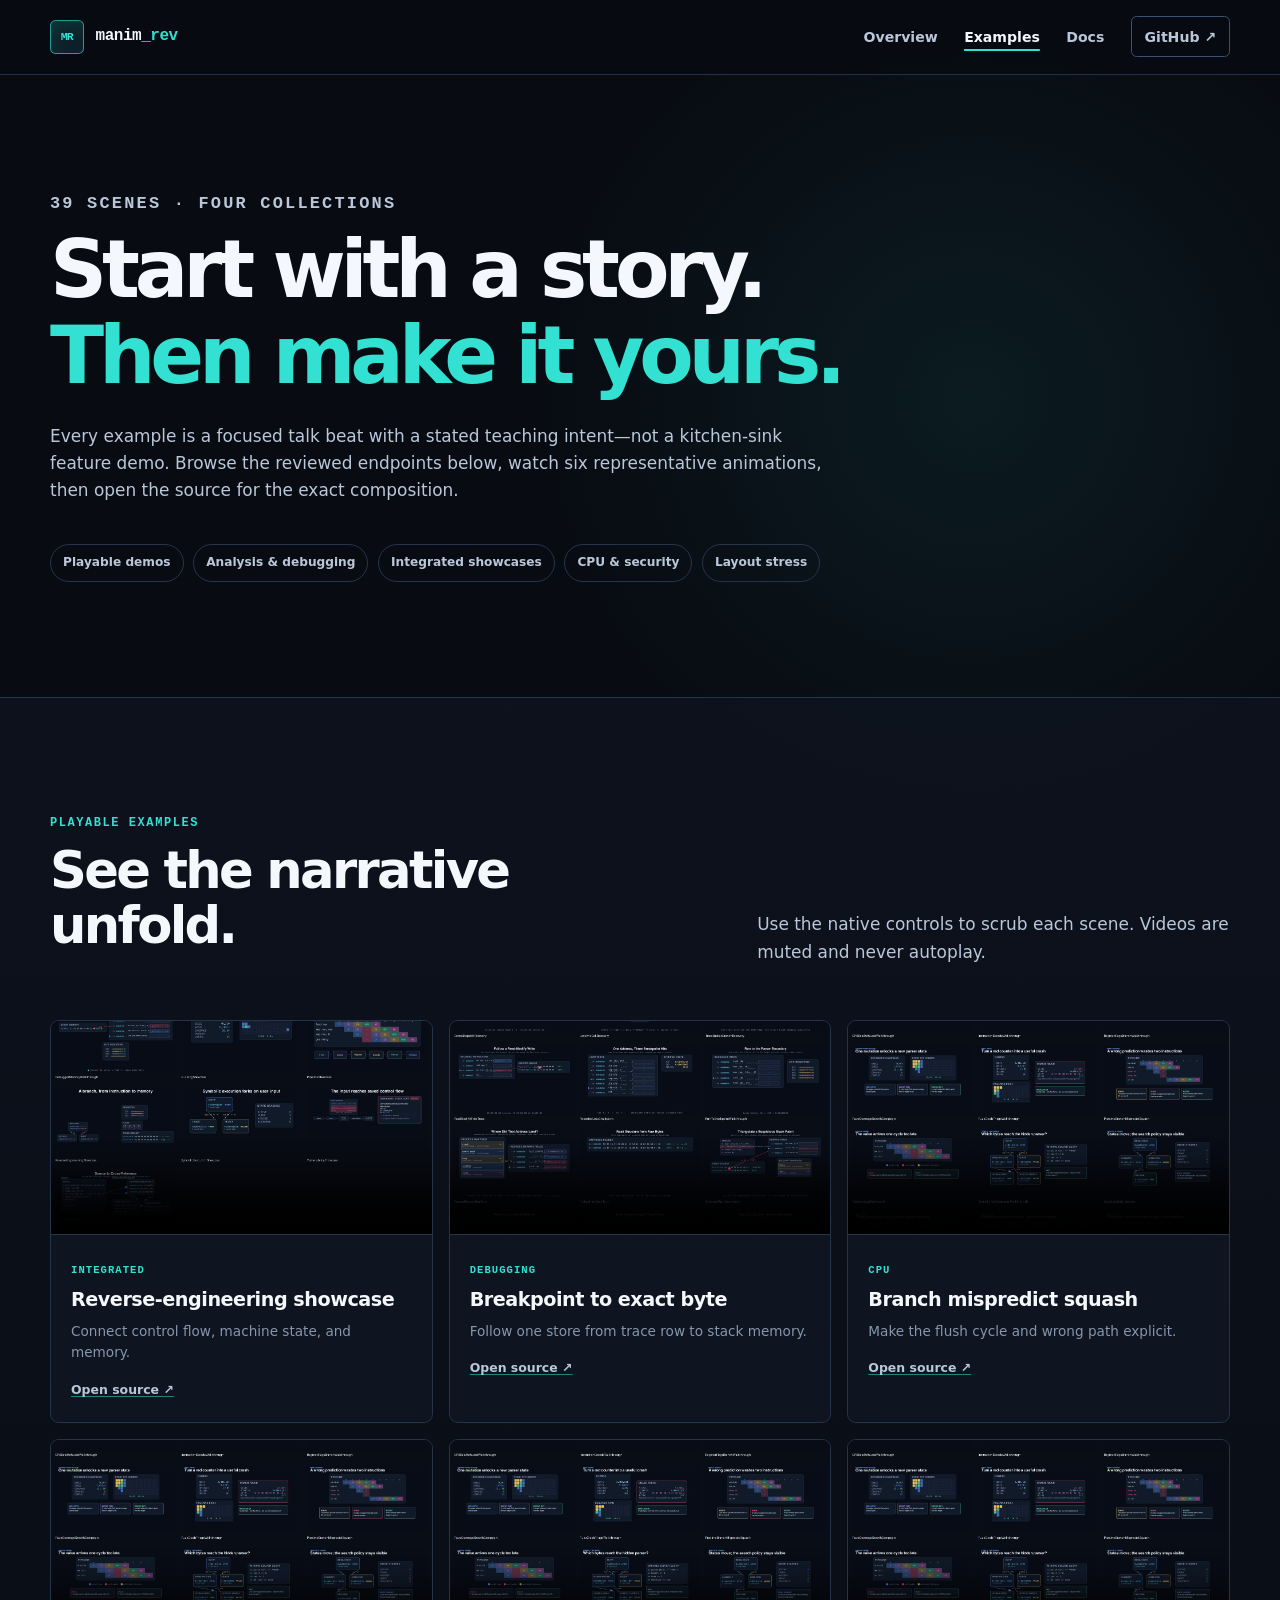
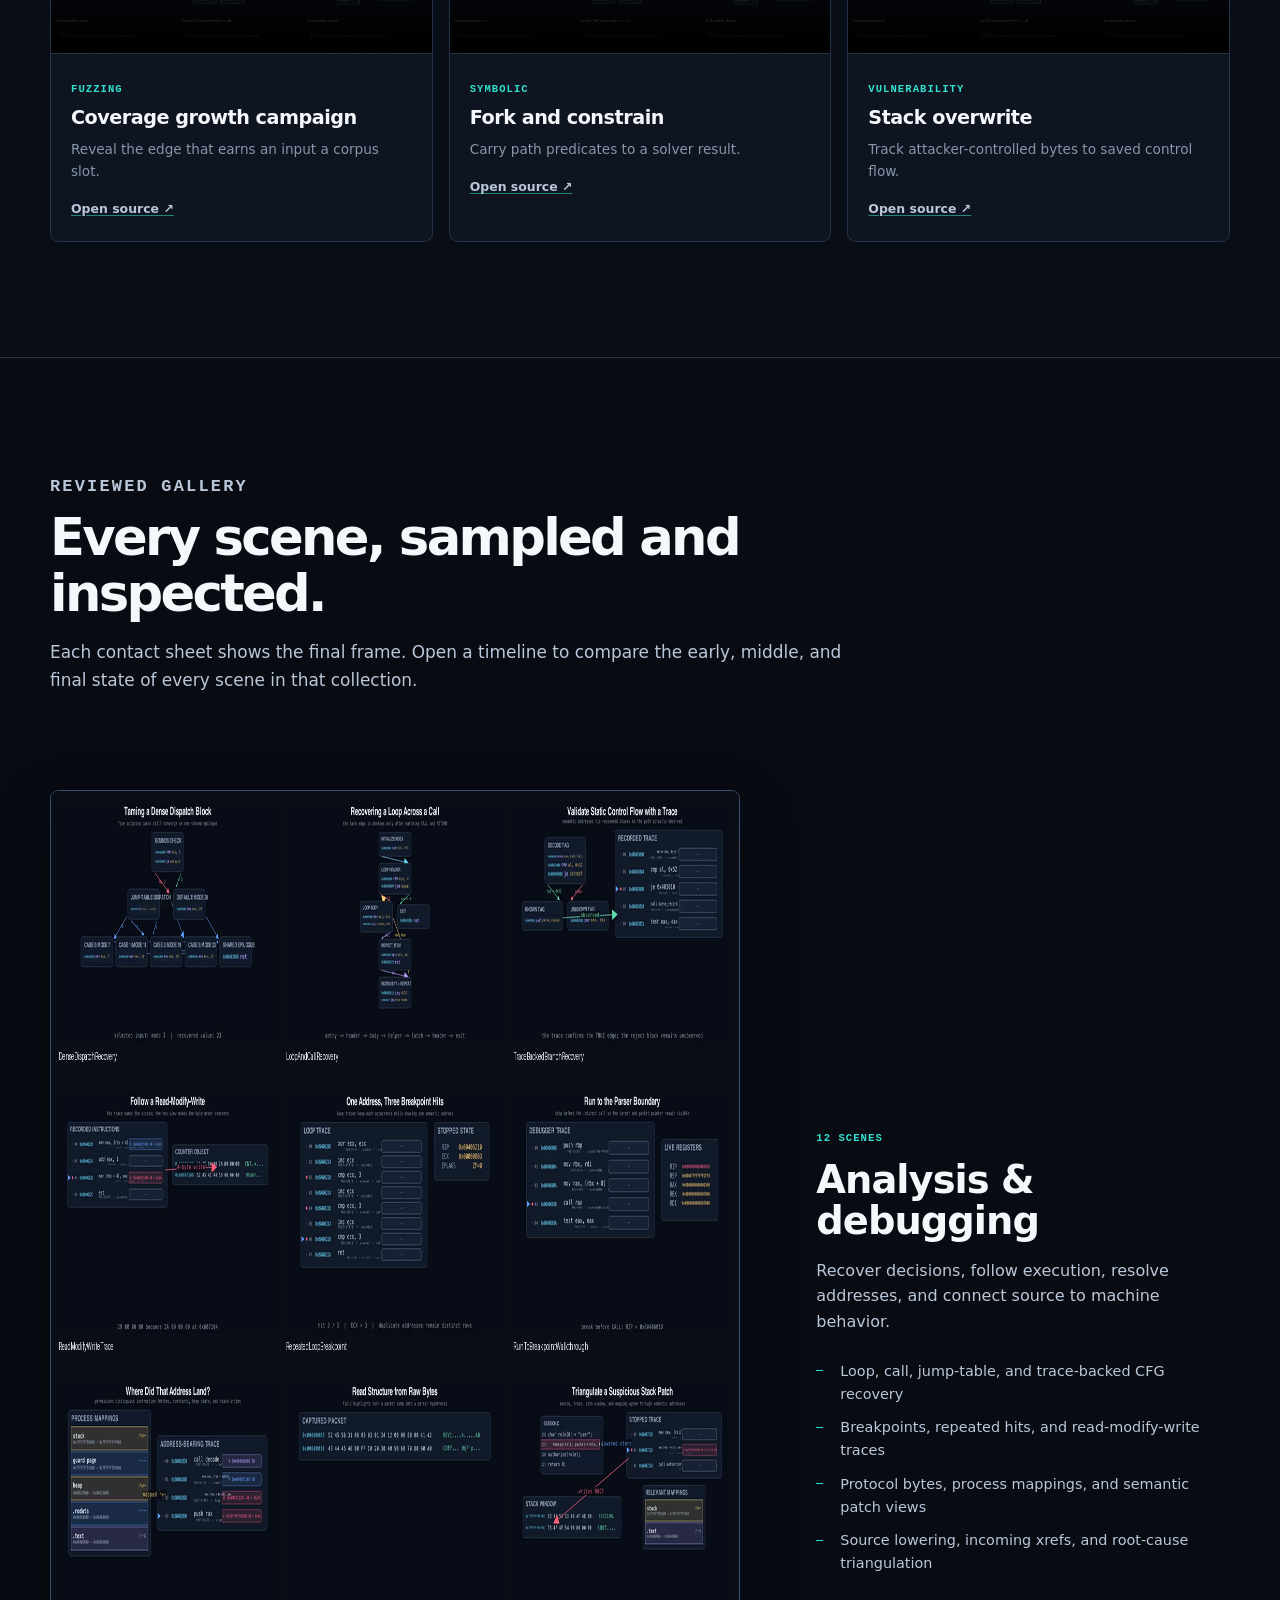
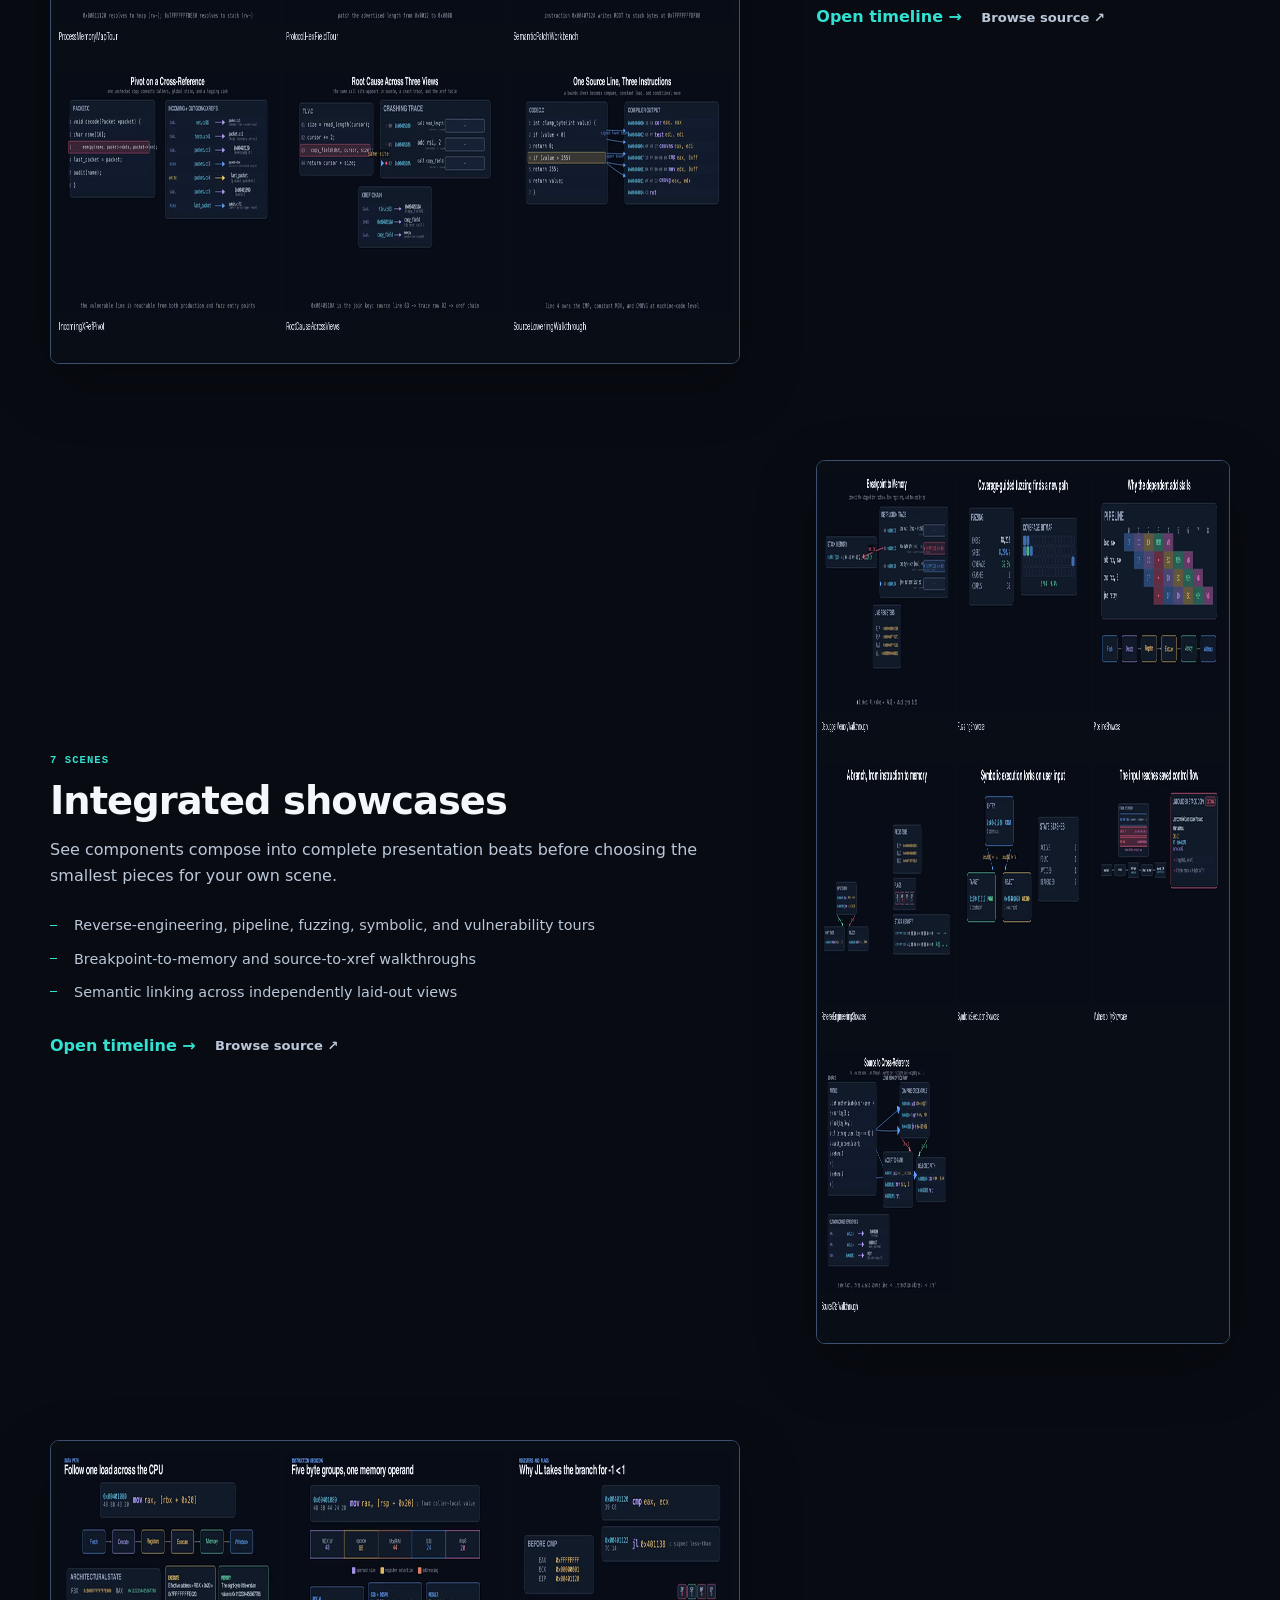
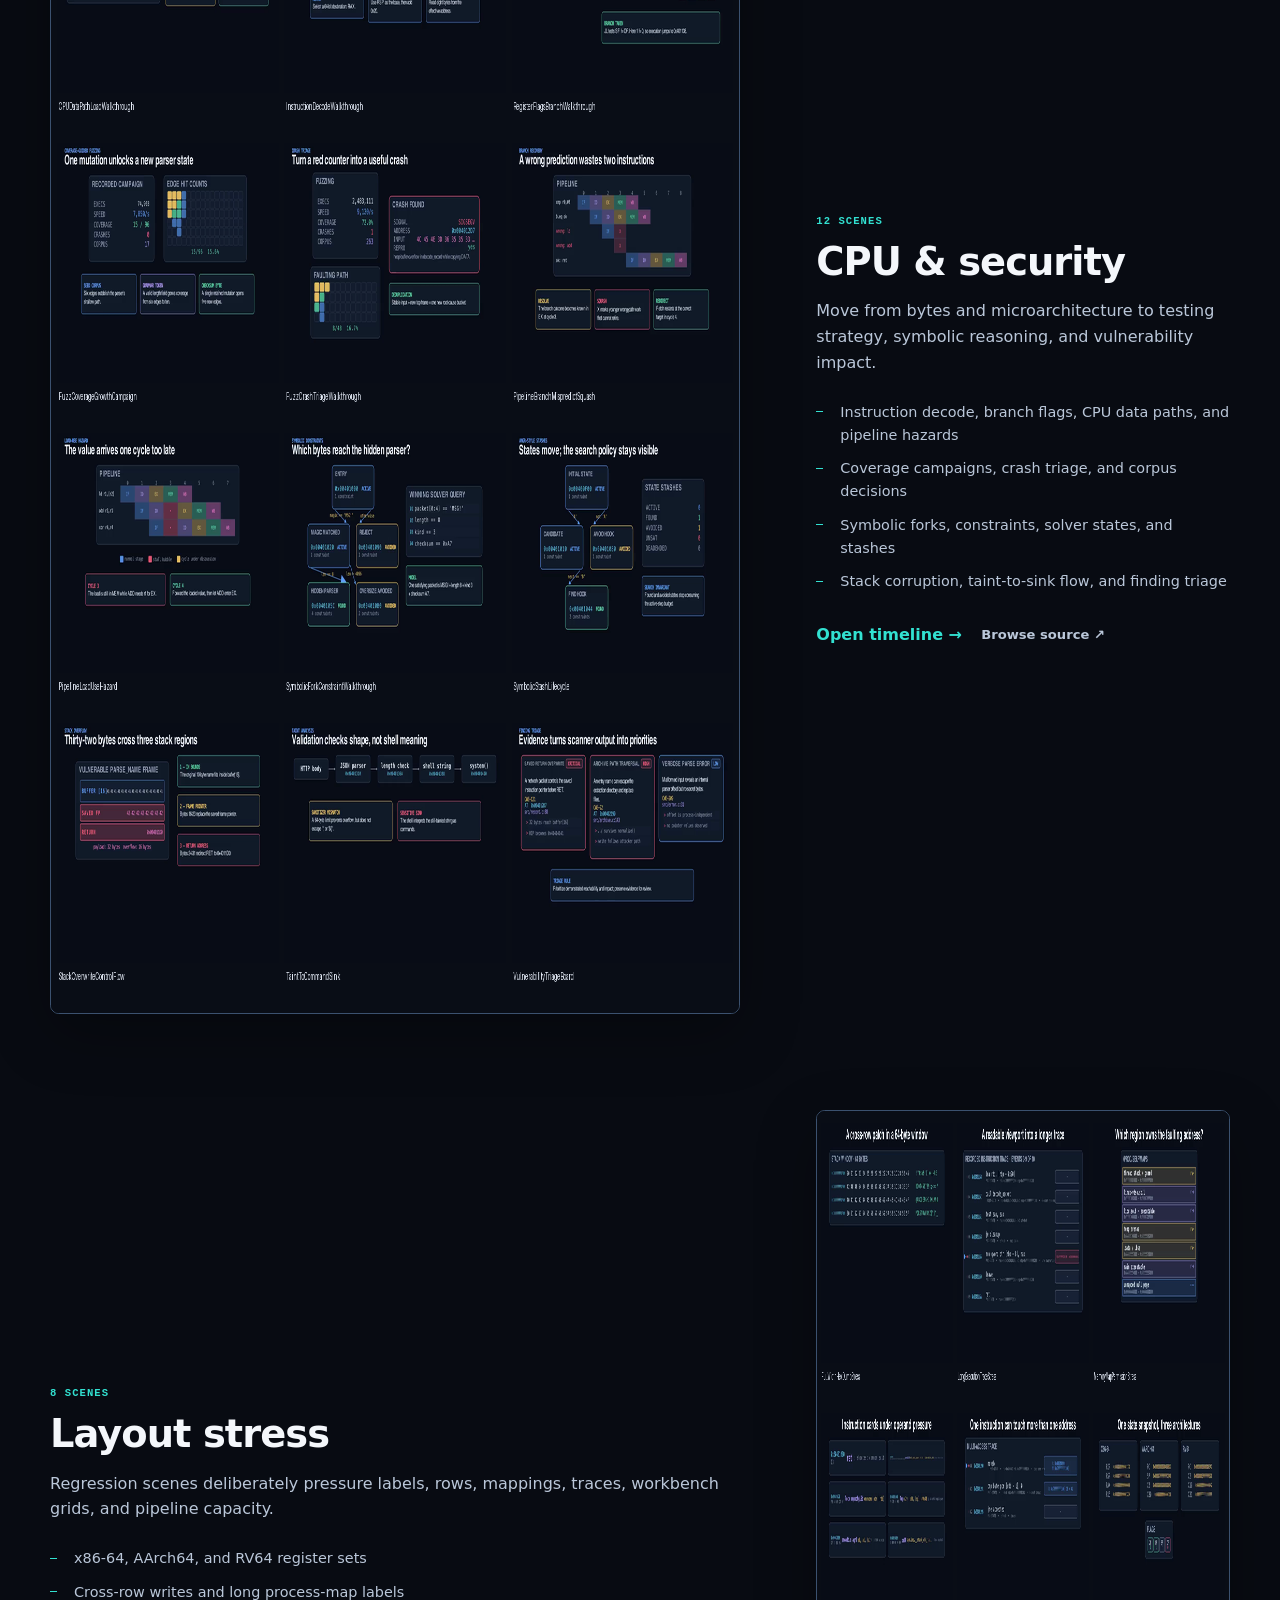
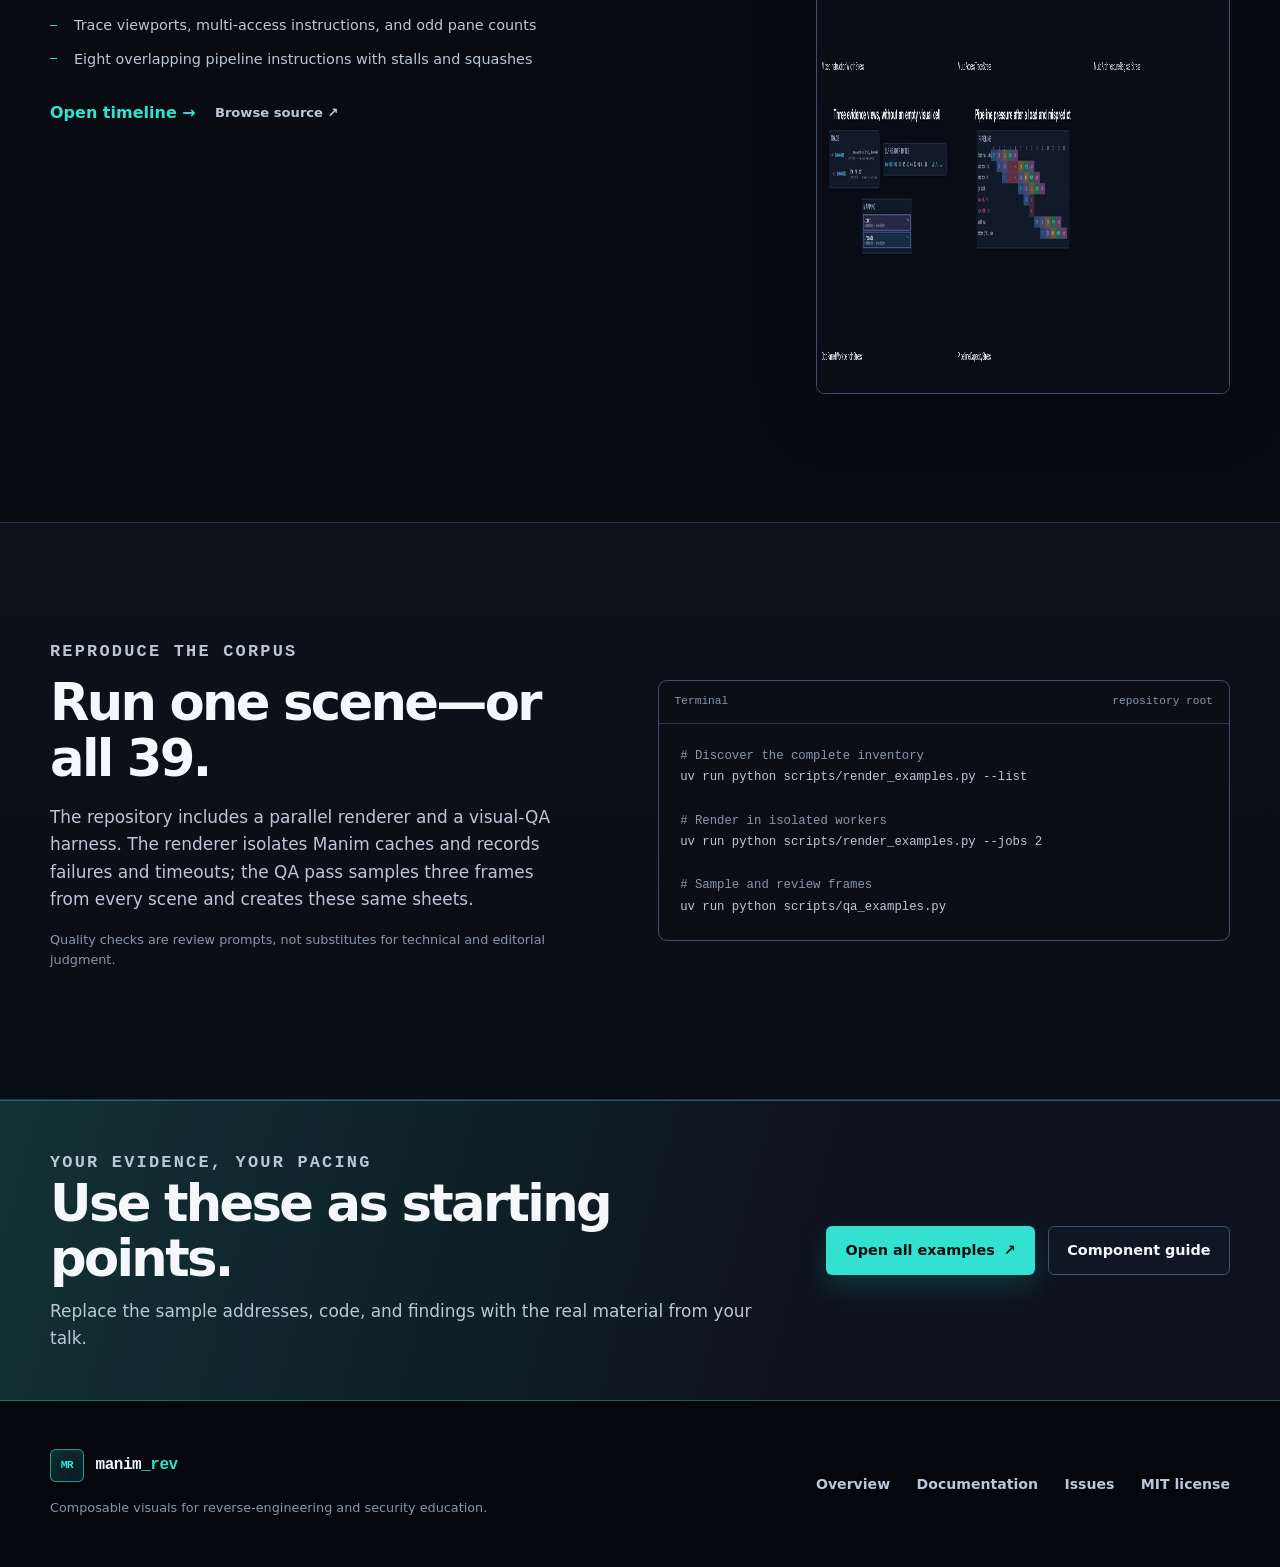
==== commit b804542d: "Add Pages favicon" ====
--- a/site/examples.html
+++ b/site/examples.html
@@ -15,6 +15,7 @@
     <meta property="og:image" content="https://saucetaster.github.io/manim-rev/assets/analysis.png">
     <meta name="twitter:card" content="summary_large_image">
     <title>Examples — Manim Rev</title>
+    <link rel="icon" href="favicon.svg" type="image/svg+xml">
     <link rel="canonical" href="https://saucetaster.github.io/manim-rev/examples.html">
     <link rel="stylesheet" href="styles.css">
   </head>
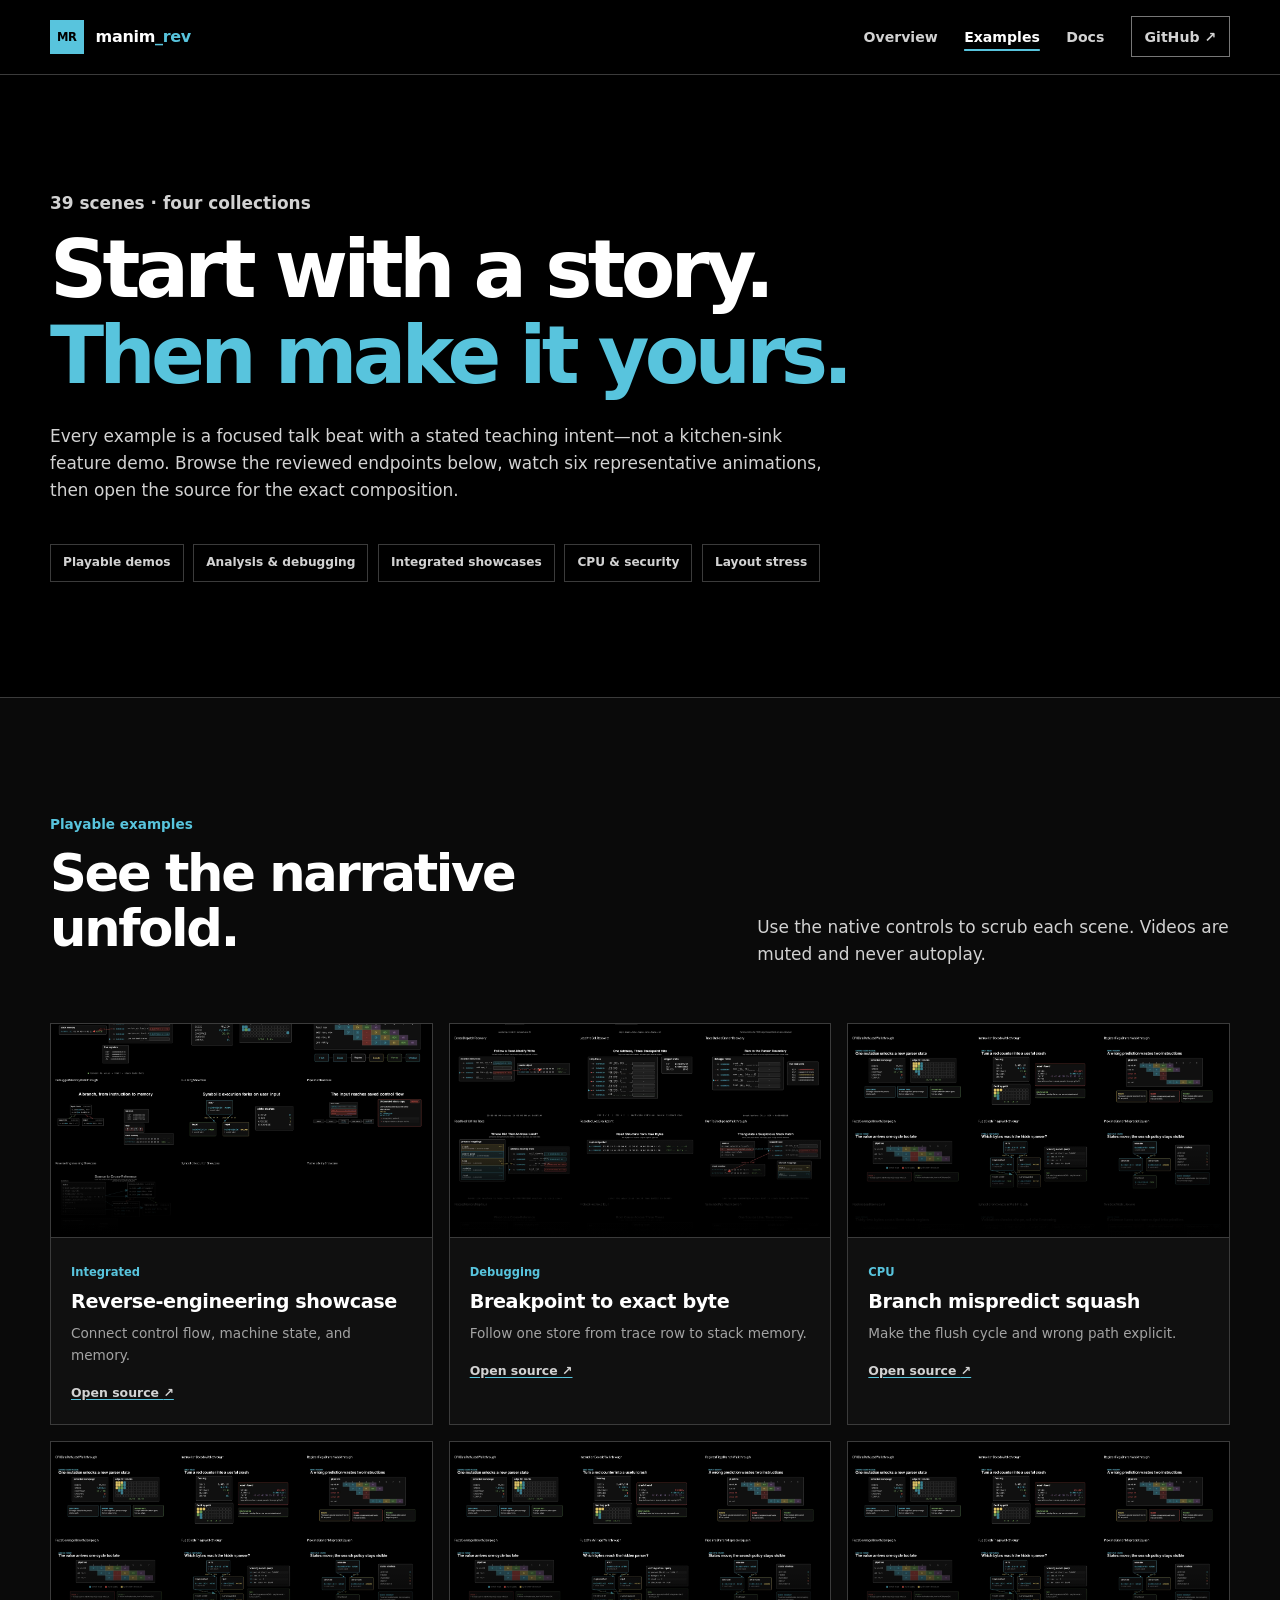
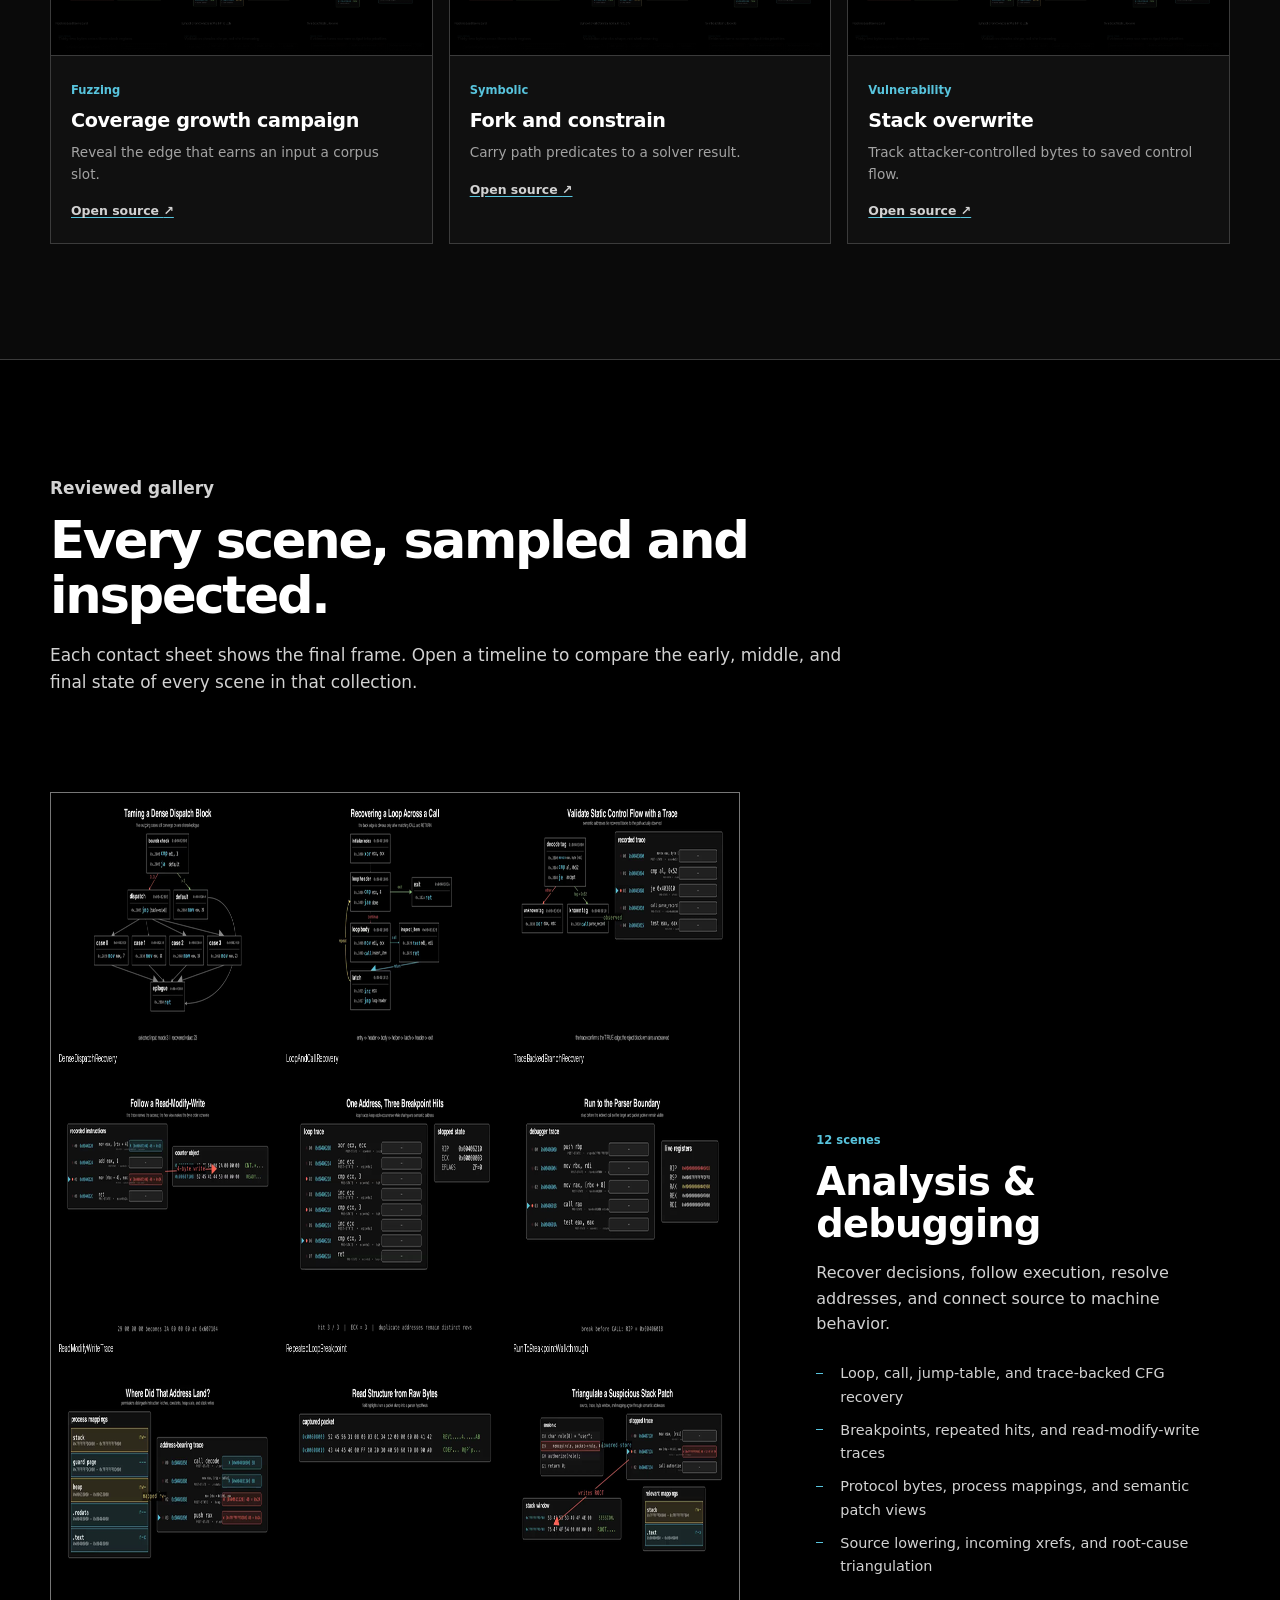
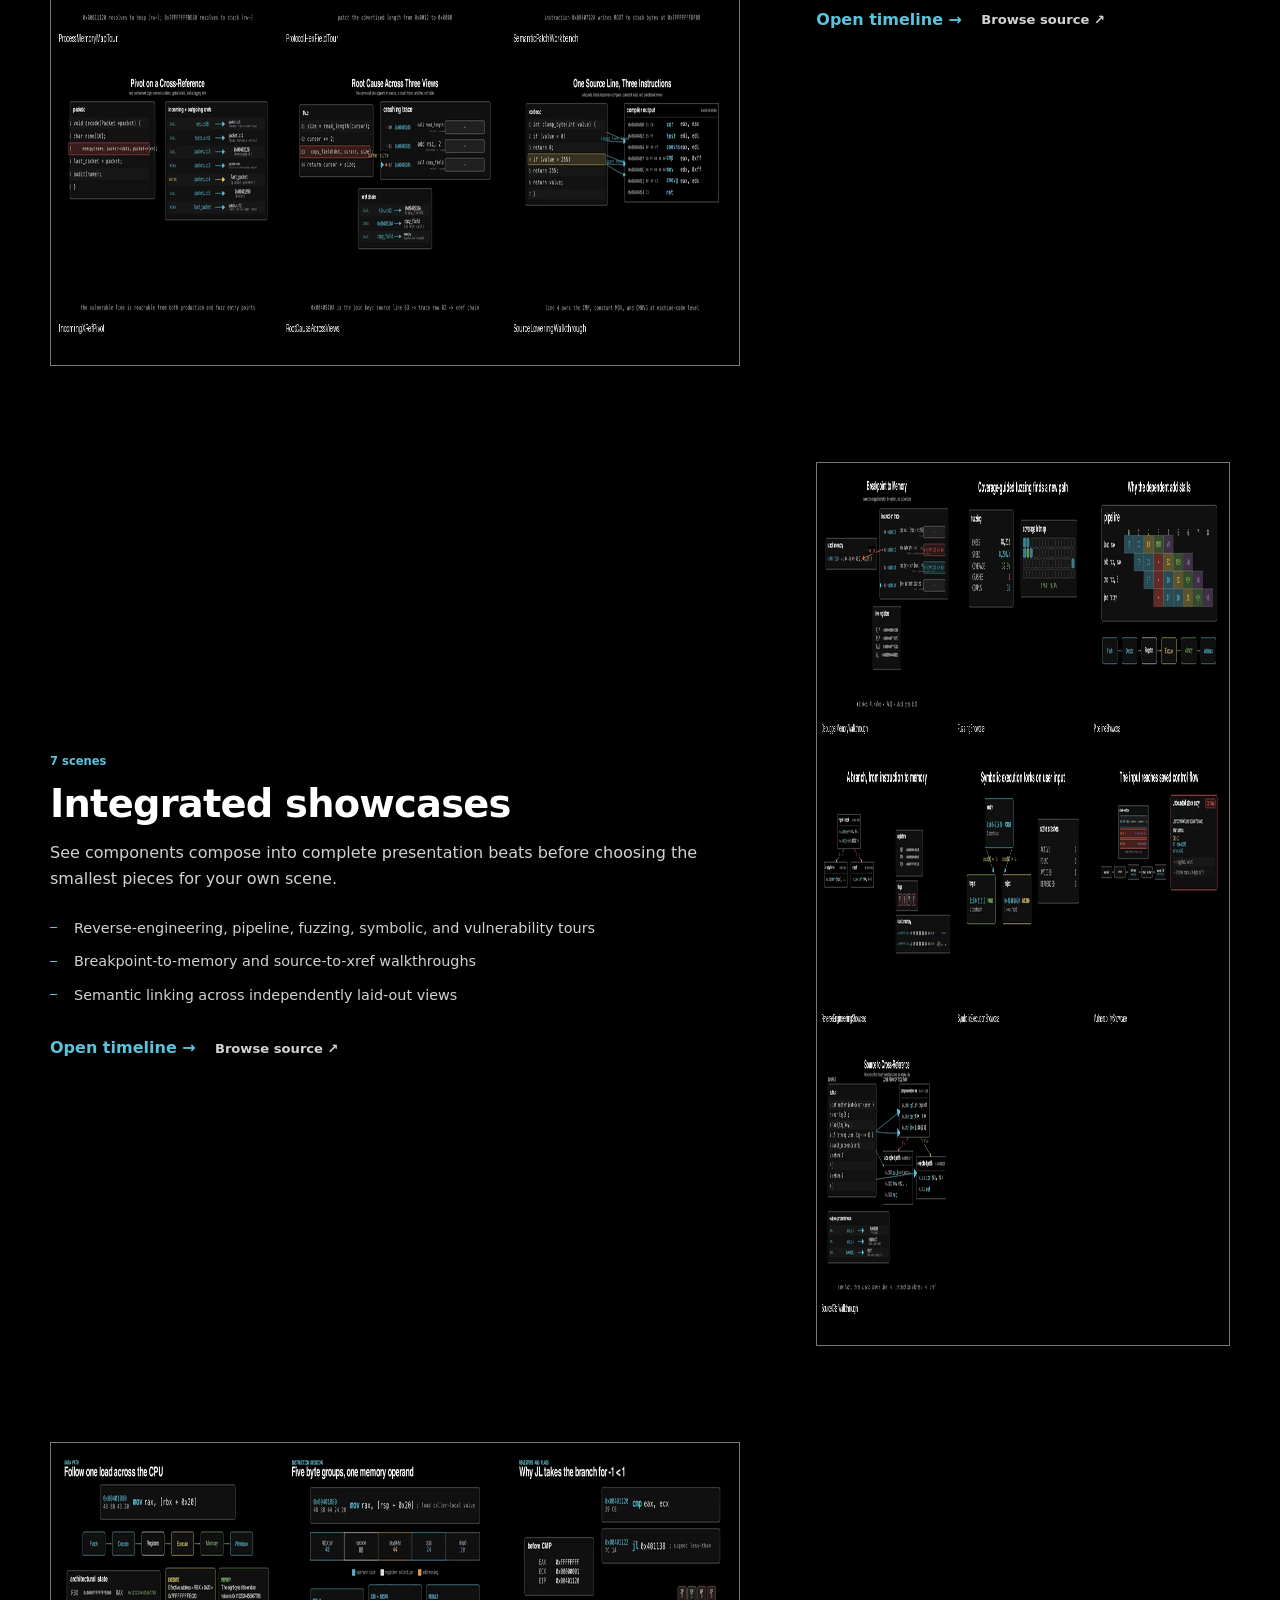
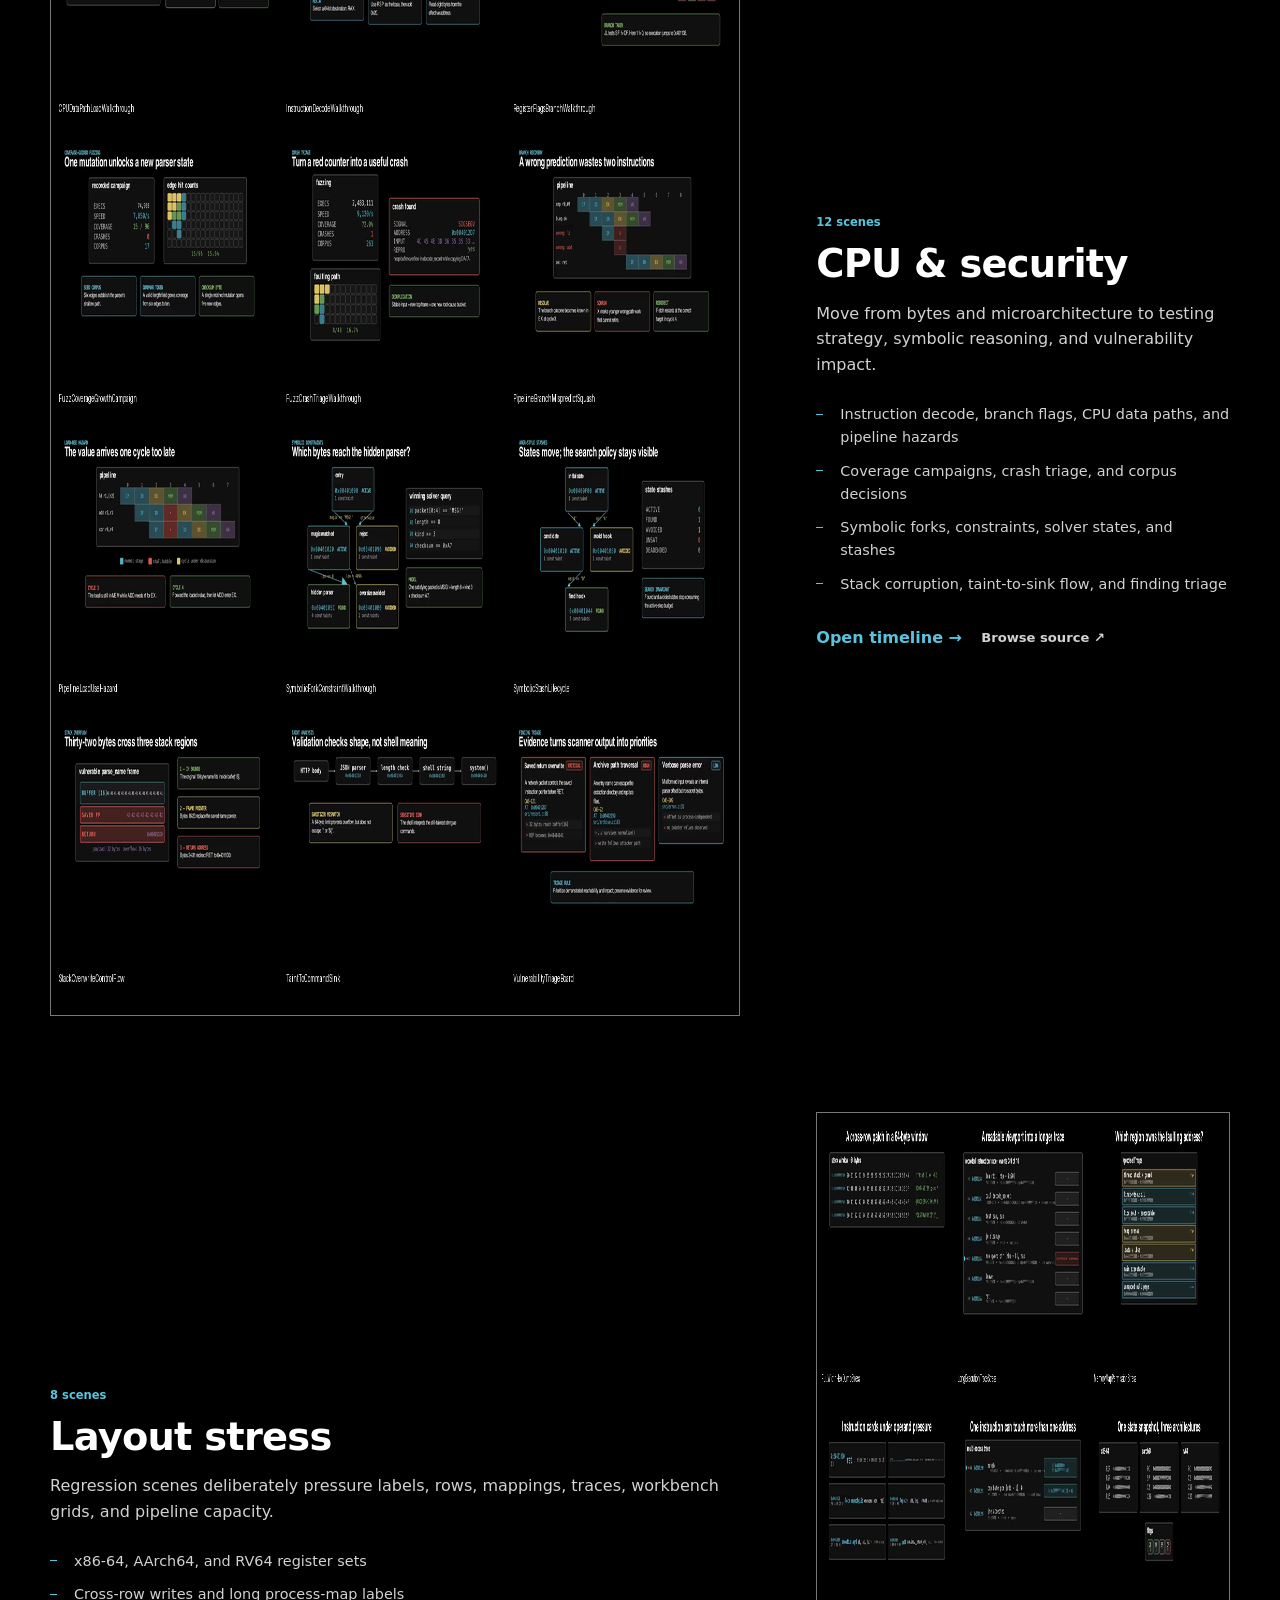
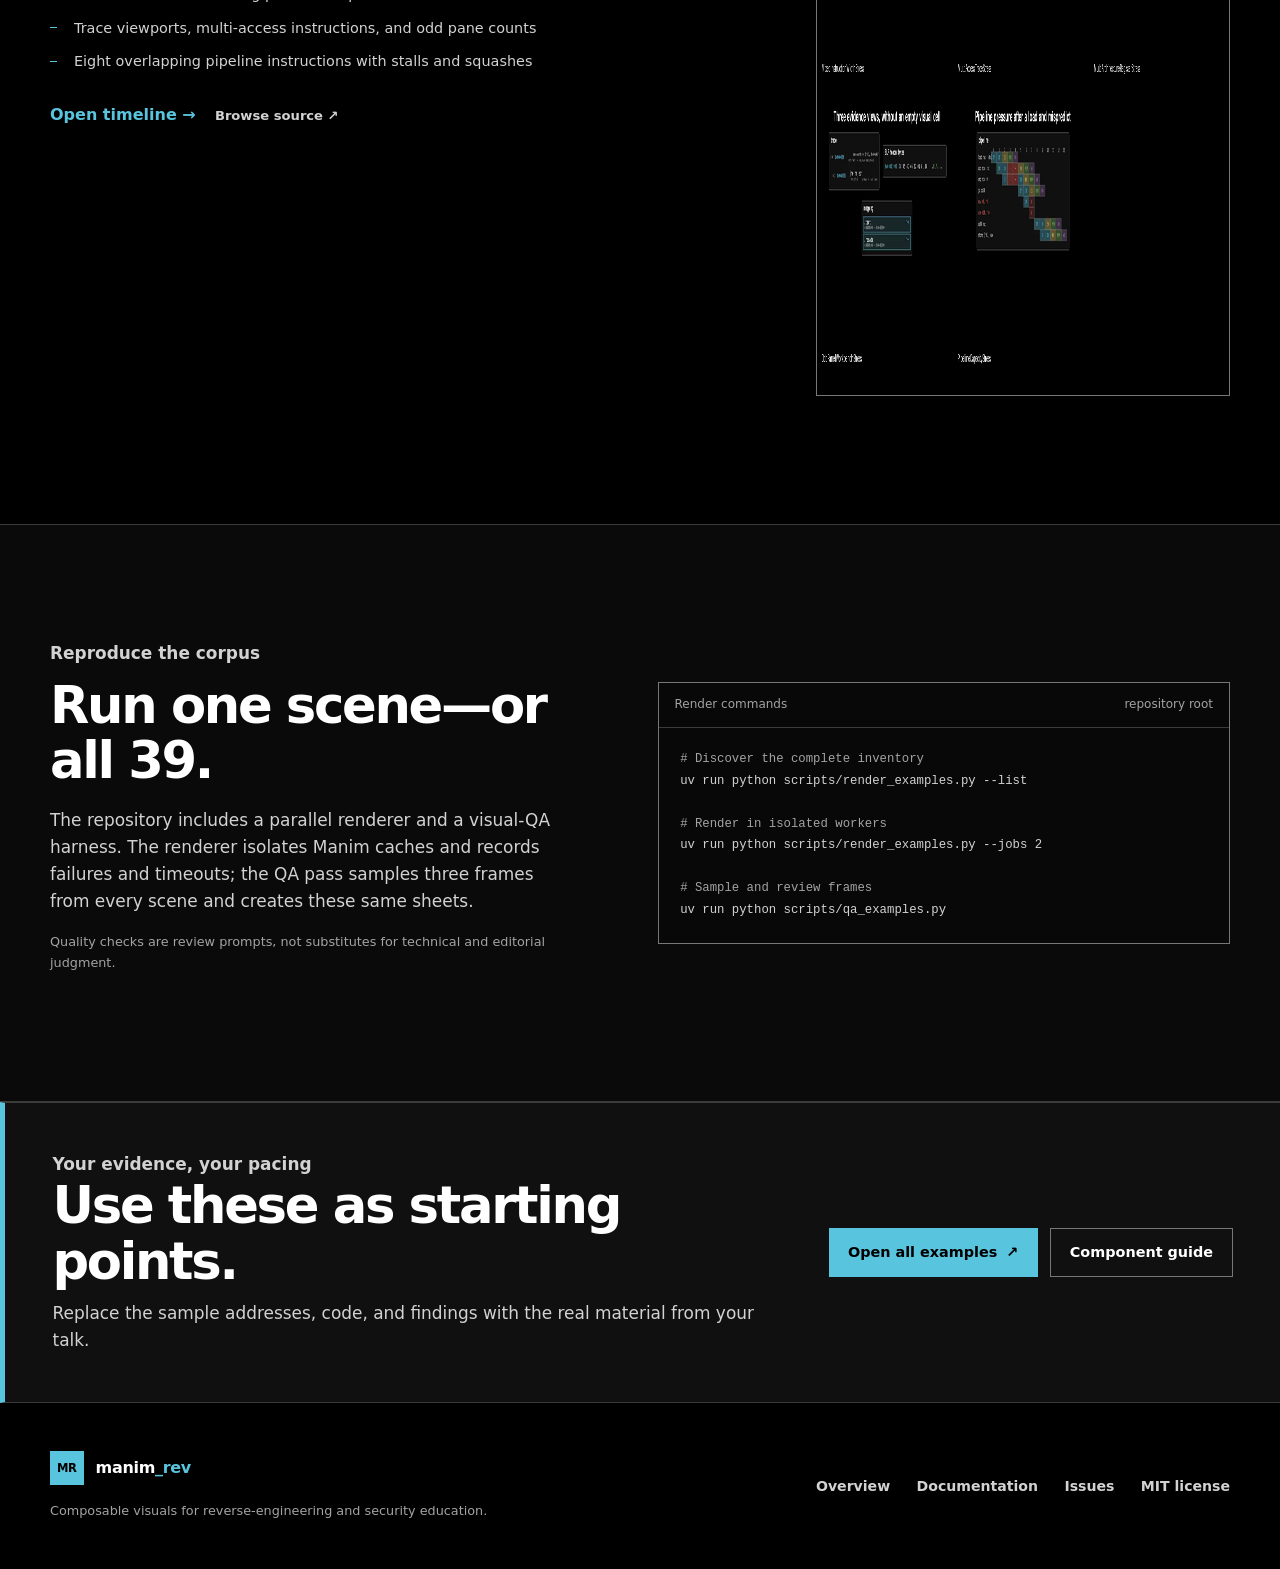
==== commit d65ea1e3: "Redesign CFGs with Manim-native visuals" ====
--- a/site/examples.html
+++ b/site/examples.html
@@ -3,7 +3,7 @@
   <head>
     <meta charset="utf-8">
     <meta name="viewport" content="width=device-width, initial-scale=1">
-    <meta name="theme-color" content="#080b12">
+    <meta name="theme-color" content="#000000">
     <meta
       name="description"
       content="Explore 39 reviewed Manim Rev scenes for reverse engineering, debugging, CPU behavior, fuzzing, symbolic execution, and vulnerability research."
@@ -28,8 +28,8 @@
           <span>manim<span class="brand-accent">_rev</span></span>
         </a>
         <nav aria-label="Primary navigation">
-          <a href="./">Overview</a>
-          <a aria-current="page" href="examples.html">Examples</a>
+          <a class="nav-overview" href="./">Overview</a>
+          <a class="nav-examples" aria-current="page" href="examples.html">Examples</a>
           <a href="https://github.com/SauceTaster/manim-rev/tree/main/docs">Docs</a>
           <a class="nav-github" href="https://github.com/SauceTaster/manim-rev">GitHub <span aria-hidden="true">↗</span></a>
         </nav>
@@ -193,7 +193,7 @@
             <p class="small-print">Quality checks are review prompts, not substitutes for technical and editorial judgment.</p>
           </div>
           <div class="code-window compact-code">
-            <div class="code-title"><span>Terminal</span><span>repository root</span></div>
+            <div class="code-title"><span>Render commands</span><span>repository root</span></div>
             <pre><code><span class="code-comment"># Discover the complete inventory</span>
 uv run python scripts/render_examples.py --list
 
--- a/site/styles.css
+++ b/site/styles.css
@@ -1,25 +1,20 @@
 :root {
   color-scheme: dark;
-  --bg: #080b12;
-  --bg-deep: #05070c;
-  --panel: #0e1420;
-  --panel-raised: #121b2a;
-  --line: #26344a;
-  --line-bright: #3b516f;
-  --text: #f4f7fb;
-  --text-soft: #bac7d9;
-  --text-muted: #8796aa;
-  --cyan: #32e1d1;
-  --cyan-dark: #153e42;
-  --blue: #66a8ff;
-  --magenta: #fc64aa;
-  --amber: #f7c65c;
-  --green: #61dda0;
-  --violet: #ac8cff;
-  --red: #ff727d;
+  --bg: #000000;
+  --bg-deep: #000000;
+  --panel: #101010;
+  --panel-raised: #181818;
+  --line: #3b3b3b;
+  --line-bright: #777777;
+  --text: #ffffff;
+  --text-soft: #d2d2d2;
+  --text-muted: #a3a3a3;
+  --blue: #58c4dd;
+  --green: #83c167;
+  --yellow: #f7d96f;
+  --red: #fc6255;
   --sans: Inter, ui-sans-serif, system-ui, -apple-system, BlinkMacSystemFont, "Segoe UI", sans-serif;
   --mono: "SFMono-Regular", Consolas, "Liberation Mono", monospace;
-  --shadow: 0 28px 80px rgb(0 0 0 / 34%);
 }
 
 * {
@@ -32,9 +27,7 @@
 
 body {
   margin: 0;
-  background:
-    radial-gradient(circle at 76% 5%, rgb(50 225 209 / 8%), transparent 27rem),
-    var(--bg);
+  background: var(--bg);
   color: var(--text);
   font-family: var(--sans);
   line-height: 1.6;
@@ -43,12 +36,12 @@
 
 a {
   color: inherit;
-  text-decoration-color: rgb(50 225 209 / 55%);
+  text-decoration-color: var(--blue);
   text-underline-offset: 0.2em;
 }
 
 a:hover {
-  color: var(--cyan);
+  color: var(--blue);
 }
 
 img,
@@ -63,7 +56,7 @@
 }
 
 :focus-visible {
-  outline: 3px solid var(--amber);
+  outline: 3px solid var(--yellow);
   outline-offset: 4px;
 }
 
@@ -73,7 +66,6 @@
   top: 0.75rem;
   left: 0.75rem;
   padding: 0.65rem 1rem;
-  border-radius: 0.4rem;
   background: var(--text);
   color: var(--bg);
   font-weight: 800;
@@ -93,9 +85,8 @@
   position: sticky;
   z-index: 20;
   top: 0;
-  border-bottom: 1px solid rgb(59 81 111 / 55%);
-  background: rgb(8 11 18 / 86%);
-  backdrop-filter: blur(18px);
+  border-bottom: 1px solid var(--line);
+  background: var(--bg);
 }
 
 .nav-shell,
@@ -115,10 +106,9 @@
   align-items: center;
   gap: 0.75rem;
   color: var(--text);
-  font-family: var(--mono);
   font-size: 1rem;
-  font-weight: 700;
-  letter-spacing: -0.03em;
+  font-weight: 750;
+  letter-spacing: -0.02em;
   text-decoration: none;
 }
 
@@ -131,17 +121,14 @@
   width: 2.1rem;
   height: 2.1rem;
   place-items: center;
-  border: 1px solid rgb(50 225 209 / 65%);
-  border-radius: 0.35rem;
-  background: linear-gradient(145deg, rgb(50 225 209 / 17%), rgb(102 168 255 / 7%));
-  color: var(--cyan);
+  background: var(--blue);
+  color: var(--bg);
   font-size: 0.72rem;
-  letter-spacing: -0.08em;
-  box-shadow: inset 0 0 18px rgb(50 225 209 / 8%);
+  font-weight: 850;
 }
 
 .brand-accent {
-  color: var(--cyan);
+  color: var(--blue);
 }
 
 .site-header nav,
@@ -166,7 +153,7 @@
 
 .site-header nav a[aria-current="page"] {
   text-decoration: underline;
-  text-decoration-color: var(--cyan);
+  text-decoration-color: var(--blue);
   text-decoration-thickness: 2px;
   text-underline-offset: 0.45rem;
 }
@@ -174,7 +161,6 @@
 .nav-github {
   padding: 0.52rem 0.8rem;
   border: 1px solid var(--line-bright);
-  border-radius: 0.35rem;
 }
 
 .hero {
@@ -186,38 +172,28 @@
   padding-block: 6rem;
 }
 
-.status-line {
-  display: inline-flex;
-  gap: 0.55rem;
+.release-state {
+  display: flex;
+  gap: 0.6rem;
   align-items: center;
   margin-bottom: 2rem;
-  padding: 0.38rem 0.7rem;
-  border: 1px solid var(--line);
-  border-radius: 999px;
-  background: rgb(18 27 42 / 68%);
-  color: var(--text-soft);
-  font-family: var(--mono);
-  font-size: 0.69rem;
-  letter-spacing: 0.04em;
-  text-transform: uppercase;
-}
-
-.status-dot {
-  width: 0.5rem;
-  height: 0.5rem;
+  color: var(--text-muted);
+  font-size: 0.78rem;
+  font-weight: 650;
+}
+
+.release-state span {
+  width: 0.62rem;
+  height: 0.62rem;
+  background: var(--yellow);
   border-radius: 50%;
-  background: var(--amber);
-  box-shadow: 0 0 12px rgb(247 198 92 / 75%);
 }
 
 .eyebrow {
   margin: 0 0 0.65rem;
-  color: var(--cyan);
-  font-family: var(--mono);
-  font-size: 0.75rem;
-  font-weight: 700;
-  letter-spacing: 0.13em;
-  text-transform: uppercase;
+  color: var(--blue);
+  font-size: 0.85rem;
+  font-weight: 750;
 }
 
 h1,
@@ -236,24 +212,24 @@
 h1 {
   margin-bottom: 1.5rem;
   font-size: clamp(3rem, 6.2vw, 5.8rem);
-  letter-spacing: -0.065em;
+  letter-spacing: -0.06em;
 }
 
 h1 span,
 h2 span {
-  color: var(--cyan);
+  color: var(--blue);
 }
 
 h2 {
   margin-bottom: 1.15rem;
   font-size: clamp(2.1rem, 4vw, 3.7rem);
-  letter-spacing: -0.052em;
+  letter-spacing: -0.045em;
 }
 
 h3 {
   margin-bottom: 0.65rem;
   font-size: 1.2rem;
-  letter-spacing: -0.025em;
+  letter-spacing: -0.02em;
 }
 
 .hero-lede,
@@ -283,169 +259,234 @@
   gap: 0.55rem;
   padding: 0.75rem 1.15rem;
   border: 1px solid transparent;
-  border-radius: 0.38rem;
   font-size: 0.9rem;
   font-weight: 800;
   text-decoration: none;
-  transition: transform 160ms ease, border-color 160ms ease, background 160ms ease;
-}
-
-.button:hover {
-  transform: translateY(-2px);
+  transition: background-color 160ms ease, border-color 160ms ease, color 160ms ease;
 }
 
 .button-primary {
-  background: var(--cyan);
-  color: #04100f;
-  box-shadow: 0 12px 28px rgb(50 225 209 / 16%);
+  background: var(--blue);
+  color: var(--bg);
 }
 
 .button-primary:hover {
-  background: #74eee4;
-  color: #04100f;
+  background: var(--text);
+  color: var(--bg);
 }
 
 .button-secondary {
   border-color: var(--line-bright);
-  background: rgb(18 27 42 / 60%);
+  background: transparent;
   color: var(--text);
 }
 
 .button-secondary:hover {
-  border-color: var(--cyan);
-  color: var(--text);
+  border-color: var(--blue);
+  color: var(--blue);
 }
 
 .scope-note {
   max-width: 35rem;
   margin: 1.4rem 0 0;
   color: var(--text-muted);
-  font-family: var(--mono);
-  font-size: 0.75rem;
+  font-size: 0.78rem;
 }
 
 .hero-visual {
   overflow: hidden;
-  border: 1px solid var(--line-bright);
-  border-radius: 0.7rem;
-  background: linear-gradient(150deg, #0d1420, #0a0e17);
-  box-shadow: var(--shadow), inset 0 0 80px rgb(50 225 209 / 3%);
-  transform: perspective(1200px) rotateY(-3deg) rotateX(1deg);
-}
-
-.window-bar,
+  margin: 0;
+  border: 2px solid var(--line-bright);
+  background: #080808;
+}
+
+.hero-visual figcaption,
 .code-title {
   display: flex;
   align-items: center;
+  justify-content: space-between;
+  gap: 1rem;
   border-bottom: 1px solid var(--line);
   color: var(--text-muted);
+  font-size: 0.75rem;
+}
+
+.hero-visual figcaption {
+  padding: 0.9rem 1rem;
+}
+
+.hero-visual figcaption strong {
+  color: var(--text);
+  font-size: 0.88rem;
+}
+
+.cfg-canvas {
+  padding: 2.2rem 2rem 2rem;
+}
+
+.basic-block {
+  overflow: hidden;
+  border: 1px solid var(--line-bright);
+  background: var(--bg);
   font-family: var(--mono);
-  font-size: 0.7rem;
-}
-
-.window-bar {
-  gap: 0.4rem;
-  min-height: 2.6rem;
-  padding: 0 1rem;
-}
-
-.window-bar span {
-  width: 0.48rem;
-  height: 0.48rem;
-  border-radius: 50%;
+  font-size: 0.68rem;
+}
+
+.basic-block header {
+  display: flex;
+  align-items: center;
+  justify-content: space-between;
+  gap: 1rem;
+  padding: 0.5rem 0.65rem;
+  border-bottom: 1px solid var(--line);
+}
+
+.basic-block header strong {
+  color: var(--text);
+  font-family: var(--sans);
+  font-size: 0.76rem;
+}
+
+.basic-block header code,
+.basic-block div > code {
+  color: var(--text-muted);
+}
+
+.basic-block div {
+  display: grid;
+  grid-template-columns: 5.6rem 3.2rem minmax(0, 1fr);
+  gap: 0.25rem;
+  padding: 0.36rem 0.65rem;
+}
+
+.basic-block div + div {
+  border-top: 1px solid #202020;
+}
+
+.basic-block div > b {
+  color: var(--blue);
+  font-weight: 650;
+}
+
+.basic-block div > span {
+  overflow: hidden;
+  color: var(--text-soft);
+  text-overflow: ellipsis;
+  white-space: nowrap;
+}
+
+.cfg-entry {
+  position: relative;
+  width: min(19rem, 100%);
+  margin: 0 auto 3rem;
+}
+
+.cfg-entry::after {
+  position: absolute;
+  bottom: -1.55rem;
+  left: 50%;
+  width: 1px;
+  height: 1.55rem;
   background: var(--line-bright);
-}
-
-.window-bar span:first-child { background: var(--red); }
-.window-bar span:nth-child(2) { background: var(--amber); }
-.window-bar span:nth-child(3) { background: var(--green); }
-.window-bar code { margin-left: auto; }
-
-.terminal-grid {
+  content: "";
+}
+
+.cfg-branches {
+  position: relative;
   display: grid;
-  gap: 1rem;
-  padding: 1.2rem;
-}
-
-.code-pane,
-.trace-pane {
-  border: 1px solid var(--line);
-  border-radius: 0.4rem;
-  background: #0a101a;
-  font-family: var(--mono);
-  font-size: 0.7rem;
-}
-
-.code-pane p {
-  display: grid;
-  grid-template-columns: 6.5rem 1fr;
+  grid-template-columns: repeat(2, minmax(0, 1fr));
+  gap: 2.2rem;
+}
+
+.cfg-branches::before {
+  position: absolute;
+  top: -1.55rem;
+  right: 25%;
+  left: 25%;
+  border-top: 1px solid var(--line-bright);
+  content: "";
+}
+
+.cfg-path {
+  position: relative;
+  padding-top: 1.2rem;
+}
+
+.cfg-path::before {
+  position: absolute;
+  top: -1.55rem;
+  left: 50%;
+  width: 1px;
+  height: 2.5rem;
+  background: var(--line-bright);
+  content: "";
+}
+
+.cfg-path::after {
+  position: absolute;
+  top: 0.66rem;
+  left: calc(50% - 0.22rem);
+  width: 0.42rem;
+  height: 0.42rem;
+  border-right: 1px solid currentColor;
+  border-bottom: 1px solid currentColor;
+  content: "";
+  transform: rotate(45deg);
+}
+
+.path-valid {
+  color: var(--blue);
+}
+
+.path-reject {
+  color: var(--red);
+}
+
+.edge-label {
+  position: absolute;
+  z-index: 1;
+  top: -0.65rem;
+  left: calc(50% + 0.55rem);
+  padding-inline: 0.25rem;
+  background: #080808;
+  color: currentColor;
+  font-size: 0.68rem;
+  font-weight: 700;
+}
+
+.figure-note {
+  display: flex;
+  gap: 0.5rem;
+  align-items: center;
+  justify-content: center;
   margin: 0;
-  padding: 0.42rem 0.65rem;
-  border-bottom: 1px solid rgb(38 52 74 / 55%);
-  color: var(--text-soft);
-}
-
-.code-pane p:last-child { border: 0; }
-.code-pane b { color: var(--cyan); font-weight: 500; }
-.code-pane em { color: var(--blue); font-style: normal; }
-.code-pane .active { background: rgb(252 100 170 / 12%); box-shadow: inset 3px 0 var(--magenta); }
-
-.flow-pane {
-  display: grid;
-  justify-content: center;
-  color: var(--text-soft);
-  text-align: center;
-}
-
-.flow-node {
-  min-width: 9rem;
-  padding: 0.5rem 0.8rem;
-  border: 1px solid var(--blue);
-  border-radius: 0.35rem;
-  background: rgb(102 168 255 / 8%);
-  font-family: var(--mono);
-  font-size: 0.72rem;
-}
-
-.flow-node small { display: block; color: var(--text-muted); }
-.flow-arrow { color: var(--cyan); line-height: 1.5; }
-.flow-split { display: flex; gap: 4rem; position: relative; }
-.flow-split::before {
-  position: absolute;
-  top: -0.75rem;
-  right: 18%;
-  left: 18%;
-  height: 1px;
-  background: var(--cyan);
-  content: "";
-}
-.flow-node.pass { border-color: var(--green); }
-.flow-node.fail { border-color: var(--magenta); }
-
-.trace-pane { padding: 0.6rem; }
-.trace-label { display: block; margin: 0 0 0.4rem 0.3rem; color: var(--text-muted); font-size: 0.6rem; letter-spacing: 0.12em; }
-.trace-pane div { display: grid; grid-template-columns: 2rem 1fr auto; gap: 0.5rem; padding: 0.35rem 0.5rem; color: var(--text-soft); }
-.trace-pane i { color: var(--text-muted); font-style: normal; }
-.trace-pane code { color: var(--cyan); }
-.trace-pane div span { color: var(--amber); }
-.trace-pane .current { border: 1px solid rgb(252 100 170 / 55%); border-radius: 0.25rem; background: rgb(252 100 170 / 9%); }
-
-.visual-caption {
-  display: flex;
-  gap: 0.7rem;
-  justify-content: center;
-  padding: 0.8rem;
+  padding: 0.8rem 1rem;
   border-top: 1px solid var(--line);
   color: var(--text-muted);
-  font-family: var(--mono);
-  font-size: 0.65rem;
-}
-
-.visual-caption code { color: var(--magenta); }
+  font-size: 0.72rem;
+}
+
+.key {
+  width: 0.85rem;
+  height: 2px;
+  margin-left: 0.55rem;
+}
+
+.key:first-child {
+  margin-left: 0;
+}
+
+.key-blue {
+  background: var(--blue);
+}
+
+.key-red {
+  background: var(--red);
+}
 
 .proof-strip {
   border-block: 1px solid var(--line);
-  background: rgb(14 20 32 / 74%);
+  background: var(--panel);
 }
 
 .proof-grid {
@@ -462,9 +503,19 @@
   border-left: 1px solid var(--line);
 }
 
-.proof-grid div:last-child { border-right: 1px solid var(--line); }
-.proof-grid strong { color: var(--cyan); font-family: var(--mono); font-size: 1.65rem; }
-.proof-grid span { color: var(--text-muted); font-size: 0.8rem; }
+.proof-grid div:last-child {
+  border-right: 1px solid var(--line);
+}
+
+.proof-grid strong {
+  color: var(--blue);
+  font-size: 1.65rem;
+}
+
+.proof-grid span {
+  color: var(--text-muted);
+  font-size: 0.8rem;
+}
 
 .section {
   padding-block: clamp(5rem, 9vw, 8.5rem);
@@ -473,7 +524,7 @@
 
 .section-muted {
   border-block: 1px solid var(--line);
-  background: linear-gradient(180deg, rgb(14 20 32 / 72%), rgb(9 13 21 / 82%));
+  background: #0a0a0a;
 }
 
 .section-muted > .shell {
@@ -494,7 +545,9 @@
   align-items: end;
 }
 
-.split-intro p:last-child { margin-bottom: 0.4rem; }
+.split-intro p:last-child {
+  margin-bottom: 0.4rem;
+}
 
 .evidence-flow {
   display: grid;
@@ -513,68 +566,102 @@
   background: var(--panel);
 }
 
-.evidence-flow li:first-child { border-left: 1px solid var(--line); border-radius: 0.5rem 0 0 0.5rem; }
-.evidence-flow li:last-child { border-radius: 0 0.5rem 0.5rem 0; }
+.evidence-flow li:first-child {
+  border-left: 1px solid var(--line);
+}
+
 .evidence-flow li:not(:last-child)::after {
   position: absolute;
   z-index: 2;
   top: 50%;
-  right: -0.6rem;
+  right: -0.55rem;
   display: grid;
-  width: 1.2rem;
-  height: 1.2rem;
+  width: 1.1rem;
+  height: 1.1rem;
   place-items: center;
-  border: 1px solid var(--line-bright);
-  border-radius: 50%;
   background: var(--bg);
-  color: var(--cyan);
-  content: "›";
-  font-family: var(--mono);
+  color: var(--blue);
+  content: "→";
+  font-size: 0.8rem;
+  transform: translateY(-50%);
+}
+
+.step-number {
+  display: block;
+  margin-bottom: 1.6rem;
+  color: var(--text-muted);
   font-size: 0.75rem;
-  transform: translateY(-50%);
-}
-
-.step-number { display: block; margin-bottom: 1.6rem; color: var(--line-bright); font-family: var(--mono); font-size: 0.75rem; }
-.evidence-flow small { display: block; color: var(--text-muted); font-family: var(--mono); text-transform: uppercase; }
-.evidence-flow strong { display: block; margin: 0.2rem 0 1.1rem; }
-.evidence-flow code { display: block; overflow: hidden; color: var(--cyan); font-size: 0.72rem; text-overflow: ellipsis; white-space: nowrap; }
+}
+
+.evidence-flow small {
+  display: block;
+  color: var(--text-muted);
+}
+
+.evidence-flow strong {
+  display: block;
+  margin: 0.2rem 0 1.1rem;
+}
+
+.evidence-flow code {
+  display: block;
+  overflow: hidden;
+  color: var(--blue);
+  font-size: 0.72rem;
+  text-overflow: ellipsis;
+  white-space: nowrap;
+}
 
 .feature-grid {
   display: grid;
   grid-template-columns: repeat(4, 1fr);
-  gap: 1px;
-  overflow: hidden;
-  border: 1px solid var(--line);
-  border-radius: 0.65rem;
-  background: var(--line);
+  gap: 1rem;
 }
 
 .feature-card {
   min-height: 15rem;
   padding: 1.6rem;
+  border: 1px solid var(--line);
   background: var(--panel);
-  transition: background 160ms ease;
-}
-
-.feature-card:hover { background: var(--panel-raised); }
-.feature-card p { margin-bottom: 0; color: var(--text-muted); font-size: 0.88rem; }
+  transition: border-color 160ms ease, background-color 160ms ease;
+}
+
+.feature-card:hover {
+  border-color: var(--line-bright);
+  background: var(--panel-raised);
+}
+
+.feature-card p {
+  margin-bottom: 0;
+  color: var(--text-muted);
+  font-size: 0.88rem;
+}
+
 .feature-token {
   display: inline-block;
   margin-bottom: 3rem;
   padding: 0.28rem 0.46rem;
   border: 1px solid currentColor;
-  border-radius: 0.25rem;
   font-family: var(--mono);
   font-size: 0.65rem;
   font-weight: 700;
 }
-.feature-card.cyan .feature-token { color: var(--cyan); }
-.feature-card.blue .feature-token { color: var(--blue); }
-.feature-card.magenta .feature-token { color: var(--magenta); }
-.feature-card.amber .feature-token { color: var(--amber); }
-.feature-card.green .feature-token { color: var(--green); }
-.feature-card.violet .feature-token { color: var(--violet); }
-.feature-card.red .feature-token { color: var(--red); }
+
+.feature-card.blue .feature-token {
+  color: var(--blue);
+}
+
+.feature-card.green .feature-token {
+  color: var(--green);
+}
+
+.feature-card.yellow .feature-token {
+  color: var(--yellow);
+}
+
+.feature-card.red .feature-token {
+  color: var(--red);
+}
 
 .video-grid {
   display: grid;
@@ -585,22 +672,65 @@
 .video-card {
   overflow: hidden;
   border: 1px solid var(--line);
-  border-radius: 0.55rem;
   background: var(--panel);
-  transition: transform 160ms ease, border-color 160ms ease;
-}
-
-.video-card:hover { border-color: var(--line-bright); transform: translateY(-3px); }
-.video-card video { width: 100%; aspect-ratio: 16 / 9; border-bottom: 1px solid var(--line); background: var(--bg-deep); object-fit: cover; }
-.video-copy { padding: 1.25rem; }
+  transition: border-color 160ms ease;
+}
+
+.video-card:hover {
+  border-color: var(--line-bright);
+}
+
+.video-card video {
+  width: 100%;
+  aspect-ratio: 16 / 9;
+  border-bottom: 1px solid var(--line);
+  background: var(--bg-deep);
+  object-fit: cover;
+}
+
+.video-copy {
+  padding: 1.25rem;
+}
+
 .video-copy > span,
-.collection-count { color: var(--cyan); font-family: var(--mono); font-size: 0.66rem; font-weight: 700; letter-spacing: 0.1em; text-transform: uppercase; }
-.video-copy h3 { margin-top: 0.55rem; }
-.video-copy p { margin-bottom: 0; color: var(--text-muted); font-size: 0.85rem; }
-.video-copy a { display: inline-block; margin-top: 1rem; color: var(--text-soft); font-size: 0.78rem; font-weight: 700; }
-.center-action { margin-top: 2.2rem; text-align: center; }
-.text-link { color: var(--cyan); font-weight: 750; text-decoration: none; }
-.text-link:hover { color: #79f0e7; }
+.collection-count {
+  color: var(--blue);
+  font-size: 0.72rem;
+  font-weight: 700;
+}
+
+.video-copy h3 {
+  margin-top: 0.55rem;
+}
+
+.video-copy p {
+  margin-bottom: 0;
+  color: var(--text-muted);
+  font-size: 0.85rem;
+}
+
+.video-copy a {
+  display: inline-block;
+  margin-top: 1rem;
+  color: var(--text-soft);
+  font-size: 0.78rem;
+  font-weight: 700;
+}
+
+.center-action {
+  margin-top: 2.2rem;
+  text-align: center;
+}
+
+.text-link {
+  color: var(--blue);
+  font-weight: 750;
+  text-decoration: none;
+}
+
+.text-link:hover {
+  color: var(--text);
+}
 
 .quickstart-grid,
 .quality-grid,
@@ -614,73 +744,225 @@
 .release-note {
   margin-top: 2rem;
   padding: 1rem 1.1rem;
-  border-left: 3px solid var(--amber);
-  background: rgb(247 198 92 / 7%);
-}
-.release-note strong { color: var(--amber); font-family: var(--mono); font-size: 0.75rem; text-transform: uppercase; }
-.release-note p { margin: 0.35rem 0 0; color: var(--text-soft); font-size: 0.88rem; }
+  border-left: 3px solid var(--yellow);
+  background: #14130d;
+}
+
+.release-note strong {
+  color: var(--yellow);
+  font-size: 0.78rem;
+}
+
+.release-note p {
+  margin: 0.35rem 0 0;
+  color: var(--text-soft);
+  font-size: 0.88rem;
+}
 
 .code-window {
   overflow: hidden;
   border: 1px solid var(--line-bright);
-  border-radius: 0.55rem;
-  background: #090e17;
-  box-shadow: var(--shadow);
-}
-.code-title { justify-content: space-between; padding: 0.75rem 1rem; }
-.code-window pre { overflow-x: auto; margin: 0; padding: 1.35rem; color: var(--text-soft); font: 0.77rem/1.75 var(--mono); tab-size: 2; }
-.code-keyword { color: var(--magenta); }
-.code-name { color: var(--cyan); }
-.code-string { color: var(--amber); }
-.code-comment { color: var(--text-muted); }
-.code-command { display: flex; gap: 0.8rem; overflow-x: auto; padding: 0.7rem 1rem; border-top: 1px solid var(--line); color: var(--cyan); font-size: 0.72rem; white-space: nowrap; }
-.code-command span { color: var(--magenta); font-family: var(--mono); }
-
-.quality-grid { grid-template-columns: 0.85fr 1.15fr; }
+  background: #080808;
+}
+
+.code-title {
+  padding: 0.75rem 1rem;
+}
+
+.code-window pre {
+  overflow-x: auto;
+  margin: 0;
+  padding: 1.35rem;
+  color: var(--text-soft);
+  font: 0.77rem/1.75 var(--mono);
+  tab-size: 2;
+}
+
+.code-keyword {
+  color: var(--red);
+}
+
+.code-name {
+  color: var(--blue);
+}
+
+.code-string {
+  color: var(--yellow);
+}
+
+.code-comment {
+  color: var(--text-muted);
+}
+
+.code-command {
+  display: flex;
+  gap: 0.8rem;
+  overflow-x: auto;
+  padding: 0.7rem 1rem;
+  border-top: 1px solid var(--line);
+  color: var(--blue);
+  font-size: 0.72rem;
+  white-space: nowrap;
+}
+
+.code-command span {
+  color: var(--green);
+  font-family: var(--mono);
+}
+
+.quality-grid {
+  grid-template-columns: 0.85fr 1.15fr;
+}
+
 .check-list,
-.scene-list { margin: 1.6rem 0 1.8rem; padding: 0; list-style: none; }
+.scene-list {
+  margin: 1.6rem 0 1.8rem;
+  padding: 0;
+  list-style: none;
+}
+
 .check-list li,
-.scene-list li { position: relative; margin-bottom: 0.65rem; padding-left: 1.5rem; color: var(--text-soft); font-size: 0.9rem; }
-.check-list li::before { position: absolute; left: 0; color: var(--green); content: "✓"; font-family: var(--mono); font-weight: 800; }
-.scene-list li::before { position: absolute; top: 0.72em; left: 0; width: 0.42rem; height: 1px; background: var(--cyan); content: ""; }
-.accessibility-note { margin: 0 0 1.6rem; padding: 0.85rem 1rem; border: 1px solid var(--line); border-radius: 0.4rem; background: var(--panel); color: var(--text-muted) !important; font-size: 0.78rem !important; }
-.accessibility-note strong { color: var(--text-soft); }
+.scene-list li {
+  position: relative;
+  margin-bottom: 0.65rem;
+  padding-left: 1.5rem;
+  color: var(--text-soft);
+  font-size: 0.9rem;
+}
+
+.check-list li::before {
+  position: absolute;
+  left: 0;
+  color: var(--green);
+  content: "✓";
+  font-weight: 800;
+}
+
+.scene-list li::before {
+  position: absolute;
+  top: 0.72em;
+  left: 0;
+  width: 0.42rem;
+  height: 1px;
+  background: var(--blue);
+  content: "";
+}
+
+.accessibility-note {
+  margin: 0 0 1.6rem;
+  padding: 0.85rem 1rem;
+  border: 1px solid var(--line);
+  background: var(--panel);
+  color: var(--text-muted) !important;
+  font-size: 0.78rem !important;
+}
+
+.accessibility-note strong {
+  color: var(--text-soft);
+}
 
 .gallery-preview,
 .gallery-image {
   display: block;
   overflow: hidden;
   border: 1px solid var(--line-bright);
-  border-radius: 0.55rem;
   background: var(--bg-deep);
   color: var(--text);
   text-decoration: none;
-  box-shadow: var(--shadow);
-}
+}
+
 .gallery-preview img,
-.gallery-image img { width: 100%; }
-.gallery-preview span { display: flex; justify-content: space-between; padding: 0.8rem 1rem; border-top: 1px solid var(--line); font-size: 0.8rem; font-weight: 700; }
+.gallery-image img {
+  width: 100%;
+}
+
+.gallery-preview span {
+  display: flex;
+  justify-content: space-between;
+  padding: 0.8rem 1rem;
+  border-top: 1px solid var(--line);
+  font-size: 0.8rem;
+  font-weight: 700;
+}
 
 .cta-band {
-  border-block: 1px solid rgb(50 225 209 / 35%);
-  background: linear-gradient(105deg, rgb(21 62 66 / 75%), rgb(14 20 32 / 88%) 62%);
-}
-.cta-inner { display: flex; align-items: center; justify-content: space-between; gap: 3rem; min-height: 18rem; padding-block: 3rem; }
-.cta-inner h2 { max-width: 47rem; margin-bottom: 0.7rem; }
-.cta-inner p { margin-bottom: 0; }
-.cta-inner .button-row { flex: 0 0 auto; margin-top: 0; }
-
-.site-footer { padding-block: 3rem; background: var(--bg-deep); }
-.site-footer p { max-width: 28rem; margin: 1rem 0 0; color: var(--text-muted); font-size: 0.8rem; }
-
-.page-hero { padding-block: clamp(5rem, 9vw, 8rem); }
-.page-hero h1 { max-width: 55rem; }
-.page-hero > p { max-width: 49rem; }
-.anchor-nav { display: flex; flex-wrap: wrap; gap: 0.6rem; margin-top: 2.5rem; }
-.anchor-nav a { padding: 0.52rem 0.75rem; border: 1px solid var(--line); border-radius: 999px; color: var(--text-soft); font-size: 0.76rem; font-weight: 700; text-decoration: none; }
-.anchor-nav a:hover { border-color: var(--cyan); color: var(--cyan); }
-
-.gallery-section { padding-bottom: 2rem; }
+  border-block: 1px solid var(--line);
+  border-left: 5px solid var(--blue);
+  background: var(--panel);
+}
+
+.cta-inner {
+  display: flex;
+  align-items: center;
+  justify-content: space-between;
+  gap: 3rem;
+  min-height: 18rem;
+  padding-block: 3rem;
+}
+
+.cta-inner h2 {
+  max-width: 47rem;
+  margin-bottom: 0.7rem;
+}
+
+.cta-inner p {
+  margin-bottom: 0;
+}
+
+.cta-inner .button-row {
+  flex: 0 0 auto;
+  margin-top: 0;
+}
+
+.site-footer {
+  padding-block: 3rem;
+  background: var(--bg-deep);
+}
+
+.site-footer p {
+  max-width: 28rem;
+  margin: 1rem 0 0;
+  color: var(--text-muted);
+  font-size: 0.8rem;
+}
+
+.page-hero {
+  padding-block: clamp(5rem, 9vw, 8rem);
+}
+
+.page-hero h1 {
+  max-width: 55rem;
+}
+
+.page-hero > p {
+  max-width: 49rem;
+}
+
+.anchor-nav {
+  display: flex;
+  flex-wrap: wrap;
+  gap: 0.6rem;
+  margin-top: 2.5rem;
+}
+
+.anchor-nav a {
+  padding: 0.52rem 0.75rem;
+  border: 1px solid var(--line);
+  color: var(--text-soft);
+  font-size: 0.76rem;
+  font-weight: 700;
+  text-decoration: none;
+}
+
+.anchor-nav a:hover {
+  border-color: var(--blue);
+  color: var(--blue);
+}
+
+.gallery-section {
+  padding-bottom: 2rem;
+}
+
 .gallery-row {
   display: grid;
   grid-template-columns: 1.25fr 0.75fr;
@@ -689,86 +971,307 @@
   margin-block: 6rem;
   scroll-margin-top: 6rem;
 }
-.gallery-row.reverse .gallery-image { order: 2; }
-.gallery-row.reverse .gallery-copy { order: 1; }
-.gallery-copy h3 { margin: 0.6rem 0 1rem; font-size: clamp(1.7rem, 3vw, 2.5rem); }
-.gallery-copy > p { color: var(--text-soft); }
-.gallery-links { display: flex; flex-wrap: wrap; gap: 1.2rem; align-items: center; }
-.gallery-links > a:not(.text-link) { color: var(--text-soft); font-size: 0.82rem; font-weight: 700; text-decoration: none; }
-.gallery-image { box-shadow: 0 20px 60px rgb(0 0 0 / 28%); }
-.gallery-image img { transition: transform 220ms ease; }
-.gallery-image:hover img { transform: scale(1.012); }
-
-.render-grid { grid-template-columns: 0.95fr 1.05fr; }
-.compact-code { box-shadow: none; }
-.small-print { color: var(--text-muted) !important; font-size: 0.8rem !important; }
+
+.gallery-row.reverse .gallery-image {
+  order: 2;
+}
+
+.gallery-row.reverse .gallery-copy {
+  order: 1;
+}
+
+.gallery-copy h3 {
+  margin: 0.6rem 0 1rem;
+  font-size: clamp(1.7rem, 3vw, 2.5rem);
+}
+
+.gallery-copy > p {
+  color: var(--text-soft);
+}
+
+.gallery-links {
+  display: flex;
+  flex-wrap: wrap;
+  gap: 1.2rem;
+  align-items: center;
+}
+
+.gallery-links > a:not(.text-link) {
+  color: var(--text-soft);
+  font-size: 0.82rem;
+  font-weight: 700;
+  text-decoration: none;
+}
+
+.render-grid {
+  grid-template-columns: 0.95fr 1.05fr;
+}
+
+.small-print {
+  color: var(--text-muted) !important;
+  font-size: 0.8rem !important;
+}
+
+.not-found {
+  display: grid;
+  min-height: calc(100vh - 4.6rem);
+  place-items: center;
+  padding-block: 5rem;
+}
+
+.not-found-copy {
+  max-width: 44rem;
+}
+
+.not-found-code {
+  margin: 0 0 1rem;
+  color: var(--red);
+  font-size: 1rem;
+  font-weight: 800;
+}
 
 @media (max-width: 980px) {
-  .hero { grid-template-columns: 1fr; min-height: auto; }
-  .hero-copy { max-width: 44rem; }
-  .hero-visual { max-width: 46rem; transform: none; }
-  .feature-grid { grid-template-columns: repeat(2, 1fr); }
-  .video-grid { grid-template-columns: repeat(2, 1fr); }
+  .hero {
+    grid-template-columns: 1fr;
+    min-height: auto;
+  }
+
+  .hero-copy {
+    max-width: 44rem;
+  }
+
+  .hero-visual {
+    max-width: 46rem;
+  }
+
+  .feature-grid,
+  .video-grid {
+    grid-template-columns: repeat(2, 1fr);
+  }
+
   .quickstart-grid,
   .quality-grid,
-  .render-grid { grid-template-columns: 1fr; }
-  .code-window { max-width: 47rem; }
-  .gallery-row { grid-template-columns: 1fr; }
+  .render-grid {
+    grid-template-columns: 1fr;
+  }
+
+  .code-window {
+    max-width: 47rem;
+  }
+
+  .gallery-row {
+    grid-template-columns: 1fr;
+  }
+
   .gallery-row .gallery-image,
-  .gallery-row.reverse .gallery-image { order: 1; }
+  .gallery-row.reverse .gallery-image {
+    order: 1;
+  }
+
   .gallery-row .gallery-copy,
-  .gallery-row.reverse .gallery-copy { order: 2; }
-  .cta-inner { align-items: flex-start; flex-direction: column; justify-content: center; }
+  .gallery-row.reverse .gallery-copy {
+    order: 2;
+  }
+
+  .cta-inner {
+    align-items: flex-start;
+    flex-direction: column;
+    justify-content: center;
+  }
 }
 
 @media (max-width: 720px) {
   .shell,
-  .section-muted > .shell { width: min(100% - 2rem, 1180px); }
-  .site-header nav { gap: 0.45rem; }
-  .site-header nav a { display: none; }
-  .site-header nav a[aria-current="page"],
-  .site-header nav .nav-github { display: inline-flex; }
-  .nav-github { padding: 0.42rem 0.6rem; }
-  .hero { padding-block: 4rem; }
-  h1 { font-size: clamp(2.65rem, 14vw, 4rem); }
-  .hero-lede { font-size: 1rem; }
-  .hero-visual { margin-inline: -0.35rem; }
-  .flow-split { gap: 1rem; }
-  .flow-node { min-width: 7.5rem; }
-  .proof-grid { grid-template-columns: repeat(2, 1fr); }
-  .proof-grid div { min-height: 6rem; padding-left: 1rem; border-bottom: 1px solid var(--line); }
-  .proof-grid div:nth-child(3) { border-left: 1px solid var(--line); }
-  .split-intro { grid-template-columns: 1fr; gap: 0.8rem; }
-  .evidence-flow { grid-template-columns: 1fr; }
-  .evidence-flow li { border-top: 0; border-left: 1px solid var(--line); }
-  .evidence-flow li:first-child { border-top: 1px solid var(--line); border-radius: 0.5rem 0.5rem 0 0; }
-  .evidence-flow li:last-child { border-radius: 0 0 0.5rem 0.5rem; }
-  .evidence-flow li:not(:last-child)::after { top: auto; right: auto; bottom: -0.6rem; left: 50%; transform: translateX(-50%) rotate(90deg); }
+  .section-muted > .shell {
+    width: min(100% - 2rem, 1180px);
+  }
+
+  .site-header nav {
+    gap: 0.45rem;
+  }
+
+  .site-header nav a {
+    display: none;
+  }
+
+  .site-header nav .nav-overview,
+  .site-header nav .nav-examples {
+    display: inline-flex;
+  }
+
+  .hero {
+    padding-block: 4rem;
+  }
+
+  h1 {
+    font-size: clamp(2.65rem, 14vw, 4rem);
+  }
+
+  .hero-lede {
+    font-size: 1rem;
+  }
+
+  .hero-visual {
+    margin-inline: -0.35rem;
+  }
+
+  .cfg-canvas {
+    padding-inline: 1rem;
+  }
+
+  .cfg-branches {
+    gap: 0.8rem;
+  }
+
+  .basic-block {
+    font-size: 0.6rem;
+  }
+
+  .basic-block div {
+    grid-template-columns: 4.75rem 2.7rem minmax(0, 1fr);
+    padding-inline: 0.5rem;
+  }
+
+  .proof-grid {
+    grid-template-columns: repeat(2, 1fr);
+  }
+
+  .proof-grid div {
+    min-height: 6rem;
+    padding-left: 1rem;
+    border-bottom: 1px solid var(--line);
+  }
+
+  .proof-grid div:nth-child(3) {
+    border-left: 1px solid var(--line);
+  }
+
+  .split-intro {
+    grid-template-columns: 1fr;
+    gap: 0.8rem;
+  }
+
+  .evidence-flow {
+    grid-template-columns: 1fr;
+  }
+
+  .evidence-flow li {
+    border-top: 0;
+    border-left: 1px solid var(--line);
+  }
+
+  .evidence-flow li:first-child {
+    border-top: 1px solid var(--line);
+  }
+
+  .evidence-flow li:not(:last-child)::after {
+    top: auto;
+    right: auto;
+    bottom: -0.55rem;
+    left: 50%;
+    transform: translateX(-50%) rotate(90deg);
+  }
+
   .feature-grid,
-  .video-grid { grid-template-columns: 1fr; }
-  .feature-card { min-height: 12rem; }
-  .feature-token { margin-bottom: 2rem; }
-  .gallery-row { margin-block: 4rem; }
-  .footer-grid { align-items: flex-start; flex-direction: column; }
-  .site-footer nav { flex-wrap: wrap; gap: 0.8rem 1.2rem; }
-}
-
-@media (max-width: 430px) {
-  .brand { font-size: 0.88rem; }
-  .site-header .nav-github { font-size: 0.75rem; }
-  .code-pane p { grid-template-columns: 5.7rem 1fr; font-size: 0.62rem; }
-  .flow-split { gap: 0.5rem; }
-  .flow-node { min-width: 6.5rem; padding-inline: 0.4rem; font-size: 0.63rem; }
-  .visual-caption { gap: 0.35rem; font-size: 0.56rem; }
-  .button-row { align-items: stretch; flex-direction: column; }
-  .button { width: 100%; }
-  .proof-grid strong { font-size: 1.4rem; }
-  .proof-grid span { font-size: 0.7rem; }
-  .cta-inner .button-row { width: 100%; }
+  .video-grid {
+    grid-template-columns: 1fr;
+  }
+
+  .feature-card {
+    min-height: 12rem;
+  }
+
+  .feature-token {
+    margin-bottom: 2rem;
+  }
+
+  .gallery-row {
+    margin-block: 4rem;
+  }
+
+  .footer-grid {
+    align-items: flex-start;
+    flex-direction: column;
+  }
+
+  .site-footer nav {
+    flex-wrap: wrap;
+    gap: 0.8rem 1.2rem;
+  }
+}
+
+@media (max-width: 500px) {
+  .brand {
+    font-size: 0.88rem;
+  }
+
+  .site-header .nav-github {
+    font-size: 0.75rem;
+  }
+
+  .hero-visual figcaption span {
+    display: none;
+  }
+
+  .cfg-canvas {
+    padding: 1.5rem 0.75rem;
+  }
+
+  .cfg-entry {
+    margin-bottom: 2.4rem;
+  }
+
+  .cfg-branches {
+    gap: 0.6rem;
+  }
+
+  .edge-label {
+    top: -0.7rem;
+  }
+
+  .cfg-branches .basic-block div {
+    grid-template-columns: 2.6rem minmax(0, 1fr);
+  }
+
+  .cfg-branches .basic-block div > code {
+    display: none;
+  }
+
+  .cfg-branches .basic-block header {
+    gap: 0.35rem;
+  }
+
+  .cfg-branches .basic-block header code {
+    font-size: 0.54rem;
+  }
+
+  .button-row {
+    align-items: stretch;
+    flex-direction: column;
+  }
+
+  .button {
+    width: 100%;
+  }
+
+  .proof-grid strong {
+    font-size: 1.4rem;
+  }
+
+  .proof-grid span {
+    font-size: 0.7rem;
+  }
+
+  .cta-inner .button-row {
+    width: 100%;
+  }
 }
 
 @media (prefers-reduced-motion: reduce) {
-  html { scroll-behavior: auto; }
+  html {
+    scroll-behavior: auto;
+  }
+
   *,
   *::before,
   *::after {
@@ -778,6 +1281,12 @@
 }
 
 @media (prefers-contrast: more) {
-  :root { --line: #61738c; --text-muted: #acb8c8; }
-  .button-primary { color: #000; }
-}
+  :root {
+    --line: #777777;
+    --text-muted: #d2d2d2;
+  }
+
+  .button-primary {
+    color: #000000;
+  }
+}
